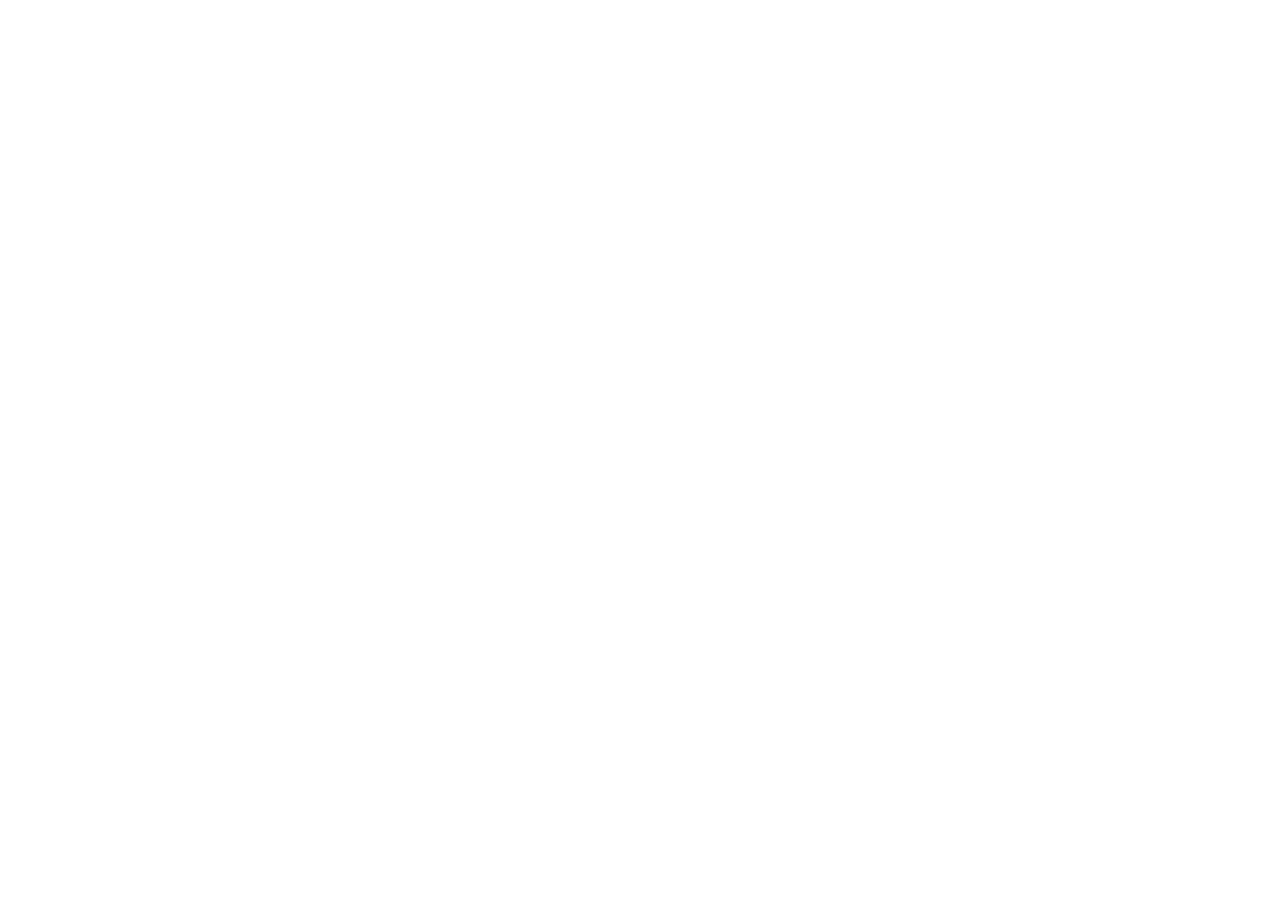
==== index.html @ fdb392ec "第一次提交大事件" ====
<!DOCTYPE html>
<html lang="en">

<head>
    <meta charset="UTF-8">
    <meta http-equiv="X-UA-Compatible" content="IE=edge">
    <meta name="viewport" content="width=device-width, initial-scale=1.0">
    <title>Document</title>
</head>

<body>

</body>

</html>
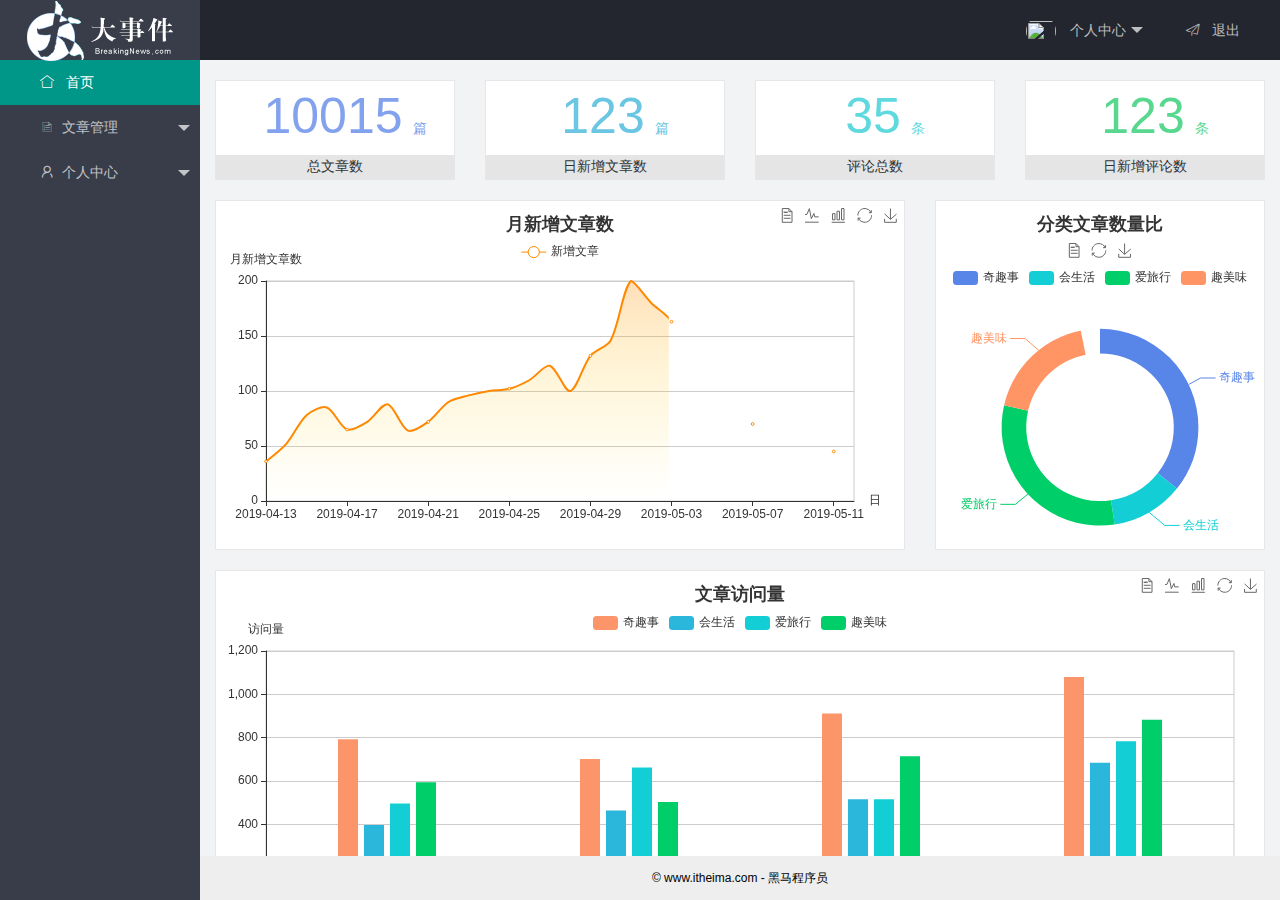
==== commit 7b74987b: "更新login" ====
--- a/index.html
+++ b/index.html
@@ -5,11 +5,77 @@
     <meta charset="UTF-8">
     <meta http-equiv="X-UA-Compatible" content="IE=edge">
     <meta name="viewport" content="width=device-width, initial-scale=1.0">
-    <title>Document</title>
+    <title>后台主页</title>
+    <link rel="stylesheet" href="./assets/lib/layui/css/layui.css">
+    <link rel="stylesheet" href="./assets/css/index.css">
 </head>
 
 <body>
+    <div class="layui-layout layui-layout-admin">
+        <div class="layui-header">
+            <div class="layui-logo layui-hide-xs layui-bg-black">
+                <img src="./assets/images/logo.png" alt="">
+            </div>
+            <ul class="layui-nav layui-layout-right">
+                <li class="layui-nav-item layui-hide layui-show-md-inline-block">
+                    <a href="javascript:;">
+                        <img src="//tva1.sinaimg.cn/crop.0.0.118.118.180/5db11ff4gw1e77d3nqrv8j203b03cweg.jpg" class="layui-nav-img"> 个人中心
+                    </a>
+                    <dl class="layui-nav-child">
+                        <dd><a href="javascript:;">基本资料</a></dd>
+                        <dd><a href="javascript:;">更换头像</a></dd>
+                        <dd><a href="javascript:;">重置密码</a></dd>
+                    </dl>
+                </li>
+                <li class="layui-nav-item" lay-header-event="menuRight" lay-unselect>
+                    <a href="javascript:;">
+                        <i class="layui-icon layui-icon-release"></i> 退出
+                    </a>
+                </li>
+            </ul>
+        </div>
 
+        <div class="layui-side layui-bg-black">
+            <div class="layui-side-scroll">
+                <!-- 左侧导航区域（可配合layui已有的垂直导航） -->
+                <ul class="layui-nav layui-nav-tree">
+                    <li class="layui-nav-item layui-this">
+                        <a href="./home/dashboard.html" target="fm">
+                            <i class="layui-icon layui-icon-home"></i> 首页
+                        </a>
+                    </li>
+                    <li class="layui-nav-item">
+                        <a href="javascript:;"><i class="layui-icon layui-icon-list"></i>文章管理</a>
+                        <dl class="layui-nav-child">
+                            <dd><a href="javascript:;"><i class="layui-icon layui-icon-app"></i>文章类别</a></dd>
+                            <dd><a href="javascript:;"><i class="layui-icon layui-icon-app"></i>文章列表</a></dd>
+                            <dd><a href="javascript:;"><i class="layui-icon layui-icon-app"></i>发布文章</a></dd>
+                        </dl>
+                    </li>
+                    <li class="layui-nav-item">
+                        <a href="javascript:;"><i class="layui-icon layui-icon-username"></i>个人中心</a>
+                        <dl class="layui-nav-child">
+                            <dd><a href="javascript:;"><i class="layui-icon layui-icon-app"></i>基本资料</a></dd>
+                            <dd><a href="javascript:;"><i class="layui-icon layui-icon-app"></i>更换头像</a></dd>
+                            <dd><a href="javascript:;"><i class="layui-icon layui-icon-app"></i>重置密码</a></dd>
+                        </dl>
+                    </li>
+                </ul>
+            </div>
+        </div>
+
+        <div class="layui-body">
+            <!-- 内容主体区域 -->
+            <iframe name='fm' src="./home/dashboard.html" frameborder="0"></iframe>
+        </div>
+
+        <div class="layui-footer">
+            <!-- 底部固定区域 -->
+            © www.itheima.com - 黑马程序员
+        </div>
+    </div>
+
+    <script src="./assets/lib/layui/layui.all.js"></script>
 </body>
 
 </html>--- a/assets/lib/layui/css/layui.css
+++ b/assets/lib/layui/css/layui.css
@@ -0,0 +1,2 @@
+/** layui-v2.5.5 MIT License By https://www.layui.com */
+ .layui-inline,img{display:inline-block;vertical-align:middle}h1,h2,h3,h4,h5,h6{font-weight:400}.layui-edge,.layui-header,.layui-inline,.layui-main{position:relative}.layui-body,.layui-edge,.layui-elip{overflow:hidden}.layui-btn,.layui-edge,.layui-inline,img{vertical-align:middle}.layui-btn,.layui-disabled,.layui-icon,.layui-unselect{-moz-user-select:none;-webkit-user-select:none;-ms-user-select:none}.layui-elip,.layui-form-checkbox span,.layui-form-pane .layui-form-label{text-overflow:ellipsis;white-space:nowrap}.layui-breadcrumb,.layui-tree-btnGroup{visibility:hidden}blockquote,body,button,dd,div,dl,dt,form,h1,h2,h3,h4,h5,h6,input,li,ol,p,pre,td,textarea,th,ul{margin:0;padding:0;-webkit-tap-highlight-color:rgba(0,0,0,0)}a:active,a:hover{outline:0}img{border:none}li{list-style:none}table{border-collapse:collapse;border-spacing:0}h4,h5,h6{font-size:100%}button,input,optgroup,option,select,textarea{font-family:inherit;font-size:inherit;font-style:inherit;font-weight:inherit;outline:0}pre{white-space:pre-wrap;white-space:-moz-pre-wrap;white-space:-pre-wrap;white-space:-o-pre-wrap;word-wrap:break-word}body{line-height:24px;font:14px Helvetica Neue,Helvetica,PingFang SC,Tahoma,Arial,sans-serif}hr{height:1px;margin:10px 0;border:0;clear:both}a{color:#333;text-decoration:none}a:hover{color:#777}a cite{font-style:normal;*cursor:pointer}.layui-border-box,.layui-border-box *{box-sizing:border-box}.layui-box,.layui-box *{box-sizing:content-box}.layui-clear{clear:both;*zoom:1}.layui-clear:after{content:'\20';clear:both;*zoom:1;display:block;height:0}.layui-inline{*display:inline;*zoom:1}.layui-edge{display:inline-block;width:0;height:0;border-width:6px;border-style:dashed;border-color:transparent}.layui-edge-top{top:-4px;border-bottom-color:#999;border-bottom-style:solid}.layui-edge-right{border-left-color:#999;border-left-style:solid}.layui-edge-bottom{top:2px;border-top-color:#999;border-top-style:solid}.layui-edge-left{border-right-color:#999;border-right-style:solid}.layui-disabled,.layui-disabled:hover{color:#d2d2d2!important;cursor:not-allowed!important}.layui-circle{border-radius:100%}.layui-show{display:block!important}.layui-hide{display:none!important}@font-face{font-family:layui-icon;src:url(../font/iconfont.eot?v=250);src:url(../font/iconfont.eot?v=250#iefix) format('embedded-opentype'),url(../font/iconfont.woff2?v=250) format('woff2'),url(../font/iconfont.woff?v=250) format('woff'),url(../font/iconfont.ttf?v=250) format('truetype'),url(../font/iconfont.svg?v=250#layui-icon) format('svg')}.layui-icon{font-family:layui-icon!important;font-size:16px;font-style:normal;-webkit-font-smoothing:antialiased;-moz-osx-font-smoothing:grayscale}.layui-icon-reply-fill:before{content:"\e611"}.layui-icon-set-fill:before{content:"\e614"}.layui-icon-menu-fill:before{content:"\e60f"}.layui-icon-search:before{content:"\e615"}.layui-icon-share:before{content:"\e641"}.layui-icon-set-sm:before{content:"\e620"}.layui-icon-engine:before{content:"\e628"}.layui-icon-close:before{content:"\1006"}.layui-icon-close-fill:before{content:"\1007"}.layui-icon-chart-screen:before{content:"\e629"}.layui-icon-star:before{content:"\e600"}.layui-icon-circle-dot:before{content:"\e617"}.layui-icon-chat:before{content:"\e606"}.layui-icon-release:before{content:"\e609"}.layui-icon-list:before{content:"\e60a"}.layui-icon-chart:before{content:"\e62c"}.layui-icon-ok-circle:before{content:"\1005"}.layui-icon-layim-theme:before{content:"\e61b"}.layui-icon-table:before{content:"\e62d"}.layui-icon-right:before{content:"\e602"}.layui-icon-left:before{content:"\e603"}.layui-icon-cart-simple:before{content:"\e698"}.layui-icon-face-cry:before{content:"\e69c"}.layui-icon-face-smile:before{content:"\e6af"}.layui-icon-survey:before{content:"\e6b2"}.layui-icon-tree:before{content:"\e62e"}.layui-icon-upload-circle:before{content:"\e62f"}.layui-icon-add-circle:before{content:"\e61f"}.layui-icon-download-circle:before{content:"\e601"}.layui-icon-templeate-1:before{content:"\e630"}.layui-icon-util:before{content:"\e631"}.layui-icon-face-surprised:before{content:"\e664"}.layui-icon-edit:before{content:"\e642"}.layui-icon-speaker:before{content:"\e645"}.layui-icon-down:before{content:"\e61a"}.layui-icon-file:before{content:"\e621"}.layui-icon-layouts:before{content:"\e632"}.layui-icon-rate-half:before{content:"\e6c9"}.layui-icon-add-circle-fine:before{content:"\e608"}.layui-icon-prev-circle:before{content:"\e633"}.layui-icon-read:before{content:"\e705"}.layui-icon-404:before{content:"\e61c"}.layui-icon-carousel:before{content:"\e634"}.layui-icon-help:before{content:"\e607"}.layui-icon-code-circle:before{content:"\e635"}.layui-icon-water:before{content:"\e636"}.layui-icon-username:before{content:"\e66f"}.layui-icon-find-fill:before{content:"\e670"}.layui-icon-about:before{content:"\e60b"}.layui-icon-location:before{content:"\e715"}.layui-icon-up:before{content:"\e619"}.layui-icon-pause:before{content:"\e651"}.layui-icon-date:before{content:"\e637"}.layui-icon-layim-uploadfile:before{content:"\e61d"}.layui-icon-delete:before{content:"\e640"}.layui-icon-play:before{content:"\e652"}.layui-icon-top:before{content:"\e604"}.layui-icon-friends:before{content:"\e612"}.layui-icon-refresh-3:before{content:"\e9aa"}.layui-icon-ok:before{content:"\e605"}.layui-icon-layer:before{content:"\e638"}.layui-icon-face-smile-fine:before{content:"\e60c"}.layui-icon-dollar:before{content:"\e659"}.layui-icon-group:before{content:"\e613"}.layui-icon-layim-download:before{content:"\e61e"}.layui-icon-picture-fine:before{content:"\e60d"}.layui-icon-link:before{content:"\e64c"}.layui-icon-diamond:before{content:"\e735"}.layui-icon-log:before{content:"\e60e"}.layui-icon-rate-solid:before{content:"\e67a"}.layui-icon-fonts-del:before{content:"\e64f"}.layui-icon-unlink:before{content:"\e64d"}.layui-icon-fonts-clear:before{content:"\e639"}.layui-icon-triangle-r:before{content:"\e623"}.layui-icon-circle:before{content:"\e63f"}.layui-icon-radio:before{content:"\e643"}.layui-icon-align-center:before{content:"\e647"}.layui-icon-align-right:before{content:"\e648"}.layui-icon-align-left:before{content:"\e649"}.layui-icon-loading-1:before{content:"\e63e"}.layui-icon-return:before{content:"\e65c"}.layui-icon-fonts-strong:before{content:"\e62b"}.layui-icon-upload:before{content:"\e67c"}.layui-icon-dialogue:before{content:"\e63a"}.layui-icon-video:before{content:"\e6ed"}.layui-icon-headset:before{content:"\e6fc"}.layui-icon-cellphone-fine:before{content:"\e63b"}.layui-icon-add-1:before{content:"\e654"}.layui-icon-face-smile-b:before{content:"\e650"}.layui-icon-fonts-html:before{content:"\e64b"}.layui-icon-form:before{content:"\e63c"}.layui-icon-cart:before{content:"\e657"}.layui-icon-camera-fill:before{content:"\e65d"}.layui-icon-tabs:before{content:"\e62a"}.layui-icon-fonts-code:before{content:"\e64e"}.layui-icon-fire:before{content:"\e756"}.layui-icon-set:before{content:"\e716"}.layui-icon-fonts-u:before{content:"\e646"}.layui-icon-triangle-d:before{content:"\e625"}.layui-icon-tips:before{content:"\e702"}.layui-icon-picture:before{content:"\e64a"}.layui-icon-more-vertical:before{content:"\e671"}.layui-icon-flag:before{content:"\e66c"}.layui-icon-loading:before{content:"\e63d"}.layui-icon-fonts-i:before{content:"\e644"}.layui-icon-refresh-1:before{content:"\e666"}.layui-icon-rmb:before{content:"\e65e"}.layui-icon-home:before{content:"\e68e"}.layui-icon-user:before{content:"\e770"}.layui-icon-notice:before{content:"\e667"}.layui-icon-login-weibo:before{content:"\e675"}.layui-icon-voice:before{content:"\e688"}.layui-icon-upload-drag:before{content:"\e681"}.layui-icon-login-qq:before{content:"\e676"}.layui-icon-snowflake:before{content:"\e6b1"}.layui-icon-file-b:before{content:"\e655"}.layui-icon-template:before{content:"\e663"}.layui-icon-auz:before{content:"\e672"}.layui-icon-console:before{content:"\e665"}.layui-icon-app:before{content:"\e653"}.layui-icon-prev:before{content:"\e65a"}.layui-icon-website:before{content:"\e7ae"}.layui-icon-next:before{content:"\e65b"}.layui-icon-component:before{content:"\e857"}.layui-icon-more:before{content:"\e65f"}.layui-icon-login-wechat:before{content:"\e677"}.layui-icon-shrink-right:before{content:"\e668"}.layui-icon-spread-left:before{content:"\e66b"}.layui-icon-camera:before{content:"\e660"}.layui-icon-note:before{content:"\e66e"}.layui-icon-refresh:before{content:"\e669"}.layui-icon-female:before{content:"\e661"}.layui-icon-male:before{content:"\e662"}.layui-icon-password:before{content:"\e673"}.layui-icon-senior:before{content:"\e674"}.layui-icon-theme:before{content:"\e66a"}.layui-icon-tread:before{content:"\e6c5"}.layui-icon-praise:before{content:"\e6c6"}.layui-icon-star-fill:before{content:"\e658"}.layui-icon-rate:before{content:"\e67b"}.layui-icon-template-1:before{content:"\e656"}.layui-icon-vercode:before{content:"\e679"}.layui-icon-cellphone:before{content:"\e678"}.layui-icon-screen-full:before{content:"\e622"}.layui-icon-screen-restore:before{content:"\e758"}.layui-icon-cols:before{content:"\e610"}.layui-icon-export:before{content:"\e67d"}.layui-icon-print:before{content:"\e66d"}.layui-icon-slider:before{content:"\e714"}.layui-icon-addition:before{content:"\e624"}.layui-icon-subtraction:before{content:"\e67e"}.layui-icon-service:before{content:"\e626"}.layui-icon-transfer:before{content:"\e691"}.layui-main{width:1140px;margin:0 auto}.layui-header{z-index:1000;height:60px}.layui-header a:hover{transition:all .5s;-webkit-transition:all .5s}.layui-side{position:fixed;left:0;top:0;bottom:0;z-index:999;width:200px;overflow-x:hidden}.layui-side-scroll{position:relative;width:220px;height:100%;overflow-x:hidden}.layui-body{position:absolute;left:200px;right:0;top:0;bottom:0;z-index:998;width:auto;overflow-y:auto;box-sizing:border-box}.layui-layout-body{overflow:hidden}.layui-layout-admin .layui-header{background-color:#23262E}.layui-layout-admin .layui-side{top:60px;width:200px;overflow-x:hidden}.layui-layout-admin .layui-body{position:fixed;top:60px;bottom:44px}.layui-layout-admin .layui-main{width:auto;margin:0 15px}.layui-layout-admin .layui-footer{position:fixed;left:200px;right:0;bottom:0;height:44px;line-height:44px;padding:0 15px;background-color:#eee}.layui-layout-admin .layui-logo{position:absolute;left:0;top:0;width:200px;height:100%;line-height:60px;text-align:center;color:#009688;font-size:16px}.layui-layout-admin .layui-header .layui-nav{background:0 0}.layui-layout-left{position:absolute!important;left:200px;top:0}.layui-layout-right{position:absolute!important;right:0;top:0}.layui-container{position:relative;margin:0 auto;padding:0 15px;box-sizing:border-box}.layui-fluid{position:relative;margin:0 auto;padding:0 15px}.layui-row:after,.layui-row:before{content:'';display:block;clear:both}.layui-col-lg1,.layui-col-lg10,.layui-col-lg11,.layui-col-lg12,.layui-col-lg2,.layui-col-lg3,.layui-col-lg4,.layui-col-lg5,.layui-col-lg6,.layui-col-lg7,.layui-col-lg8,.layui-col-lg9,.layui-col-md1,.layui-col-md10,.layui-col-md11,.layui-col-md12,.layui-col-md2,.layui-col-md3,.layui-col-md4,.layui-col-md5,.layui-col-md6,.layui-col-md7,.layui-col-md8,.layui-col-md9,.layui-col-sm1,.layui-col-sm10,.layui-col-sm11,.layui-col-sm12,.layui-col-sm2,.layui-col-sm3,.layui-col-sm4,.layui-col-sm5,.layui-col-sm6,.layui-col-sm7,.layui-col-sm8,.layui-col-sm9,.layui-col-xs1,.layui-col-xs10,.layui-col-xs11,.layui-col-xs12,.layui-col-xs2,.layui-col-xs3,.layui-col-xs4,.layui-col-xs5,.layui-col-xs6,.layui-col-xs7,.layui-col-xs8,.layui-col-xs9{position:relative;display:block;box-sizing:border-box}.layui-col-xs1,.layui-col-xs10,.layui-col-xs11,.layui-col-xs12,.layui-col-xs2,.layui-col-xs3,.layui-col-xs4,.layui-col-xs5,.layui-col-xs6,.layui-col-xs7,.layui-col-xs8,.layui-col-xs9{float:left}.layui-col-xs1{width:8.33333333%}.layui-col-xs2{width:16.66666667%}.layui-col-xs3{width:25%}.layui-col-xs4{width:33.33333333%}.layui-col-xs5{width:41.66666667%}.layui-col-xs6{width:50%}.layui-col-xs7{width:58.33333333%}.layui-col-xs8{width:66.66666667%}.layui-col-xs9{width:75%}.layui-col-xs10{width:83.33333333%}.layui-col-xs11{width:91.66666667%}.layui-col-xs12{width:100%}.layui-col-xs-offset1{margin-left:8.33333333%}.layui-col-xs-offset2{margin-left:16.66666667%}.layui-col-xs-offset3{margin-left:25%}.layui-col-xs-offset4{margin-left:33.33333333%}.layui-col-xs-offset5{margin-left:41.66666667%}.layui-col-xs-offset6{margin-left:50%}.layui-col-xs-offset7{margin-left:58.33333333%}.layui-col-xs-offset8{margin-left:66.66666667%}.layui-col-xs-offset9{margin-left:75%}.layui-col-xs-offset10{margin-left:83.33333333%}.layui-col-xs-offset11{margin-left:91.66666667%}.layui-col-xs-offset12{margin-left:100%}@media screen and (max-width:768px){.layui-hide-xs{display:none!important}.layui-show-xs-block{display:block!important}.layui-show-xs-inline{display:inline!important}.layui-show-xs-inline-block{display:inline-block!important}}@media screen and (min-width:768px){.layui-container{width:750px}.layui-hide-sm{display:none!important}.layui-show-sm-block{display:block!important}.layui-show-sm-inline{display:inline!important}.layui-show-sm-inline-block{display:inline-block!important}.layui-col-sm1,.layui-col-sm10,.layui-col-sm11,.layui-col-sm12,.layui-col-sm2,.layui-col-sm3,.layui-col-sm4,.layui-col-sm5,.layui-col-sm6,.layui-col-sm7,.layui-col-sm8,.layui-col-sm9{float:left}.layui-col-sm1{width:8.33333333%}.layui-col-sm2{width:16.66666667%}.layui-col-sm3{width:25%}.layui-col-sm4{width:33.33333333%}.layui-col-sm5{width:41.66666667%}.layui-col-sm6{width:50%}.layui-col-sm7{width:58.33333333%}.layui-col-sm8{width:66.66666667%}.layui-col-sm9{width:75%}.layui-col-sm10{width:83.33333333%}.layui-col-sm11{width:91.66666667%}.layui-col-sm12{width:100%}.layui-col-sm-offset1{margin-left:8.33333333%}.layui-col-sm-offset2{margin-left:16.66666667%}.layui-col-sm-offset3{margin-left:25%}.layui-col-sm-offset4{margin-left:33.33333333%}.layui-col-sm-offset5{margin-left:41.66666667%}.layui-col-sm-offset6{margin-left:50%}.layui-col-sm-offset7{margin-left:58.33333333%}.layui-col-sm-offset8{margin-left:66.66666667%}.layui-col-sm-offset9{margin-left:75%}.layui-col-sm-offset10{margin-left:83.33333333%}.layui-col-sm-offset11{margin-left:91.66666667%}.layui-col-sm-offset12{margin-left:100%}}@media screen and (min-width:992px){.layui-container{width:970px}.layui-hide-md{display:none!important}.layui-show-md-block{display:block!important}.layui-show-md-inline{display:inline!important}.layui-show-md-inline-block{display:inline-block!important}.layui-col-md1,.layui-col-md10,.layui-col-md11,.layui-col-md12,.layui-col-md2,.layui-col-md3,.layui-col-md4,.layui-col-md5,.layui-col-md6,.layui-col-md7,.layui-col-md8,.layui-col-md9{float:left}.layui-col-md1{width:8.33333333%}.layui-col-md2{width:16.66666667%}.layui-col-md3{width:25%}.layui-col-md4{width:33.33333333%}.layui-col-md5{width:41.66666667%}.layui-col-md6{width:50%}.layui-col-md7{width:58.33333333%}.layui-col-md8{width:66.66666667%}.layui-col-md9{width:75%}.layui-col-md10{width:83.33333333%}.layui-col-md11{width:91.66666667%}.layui-col-md12{width:100%}.layui-col-md-offset1{margin-left:8.33333333%}.layui-col-md-offset2{margin-left:16.66666667%}.layui-col-md-offset3{margin-left:25%}.layui-col-md-offset4{margin-left:33.33333333%}.layui-col-md-offset5{margin-left:41.66666667%}.layui-col-md-offset6{margin-left:50%}.layui-col-md-offset7{margin-left:58.33333333%}.layui-col-md-offset8{margin-left:66.66666667%}.layui-col-md-offset9{margin-left:75%}.layui-col-md-offset10{margin-left:83.33333333%}.layui-col-md-offset11{margin-left:91.66666667%}.layui-col-md-offset12{margin-left:100%}}@media screen and (min-width:1200px){.layui-container{width:1170px}.layui-hide-lg{display:none!important}.layui-show-lg-block{display:block!important}.layui-show-lg-inline{display:inline!important}.layui-show-lg-inline-block{display:inline-block!important}.layui-col-lg1,.layui-col-lg10,.layui-col-lg11,.layui-col-lg12,.layui-col-lg2,.layui-col-lg3,.layui-col-lg4,.layui-col-lg5,.layui-col-lg6,.layui-col-lg7,.layui-col-lg8,.layui-col-lg9{float:left}.layui-col-lg1{width:8.33333333%}.layui-col-lg2{width:16.66666667%}.layui-col-lg3{width:25%}.layui-col-lg4{width:33.33333333%}.layui-col-lg5{width:41.66666667%}.layui-col-lg6{width:50%}.layui-col-lg7{width:58.33333333%}.layui-col-lg8{width:66.66666667%}.layui-col-lg9{width:75%}.layui-col-lg10{width:83.33333333%}.layui-col-lg11{width:91.66666667%}.layui-col-lg12{width:100%}.layui-col-lg-offset1{margin-left:8.33333333%}.layui-col-lg-offset2{margin-left:16.66666667%}.layui-col-lg-offset3{margin-left:25%}.layui-col-lg-offset4{margin-left:33.33333333%}.layui-col-lg-offset5{margin-left:41.66666667%}.layui-col-lg-offset6{margin-left:50%}.layui-col-lg-offset7{margin-left:58.33333333%}.layui-col-lg-offset8{margin-left:66.66666667%}.layui-col-lg-offset9{margin-left:75%}.layui-col-lg-offset10{margin-left:83.33333333%}.layui-col-lg-offset11{margin-left:91.66666667%}.layui-col-lg-offset12{margin-left:100%}}.layui-col-space1{margin:-.5px}.layui-col-space1>*{padding:.5px}.layui-col-space3{margin:-1.5px}.layui-col-space3>*{padding:1.5px}.layui-col-space5{margin:-2.5px}.layui-col-space5>*{padding:2.5px}.layui-col-space8{margin:-3.5px}.layui-col-space8>*{padding:3.5px}.layui-col-space10{margin:-5px}.layui-col-space10>*{padding:5px}.layui-col-space12{margin:-6px}.layui-col-space12>*{padding:6px}.layui-col-space15{margin:-7.5px}.layui-col-space15>*{padding:7.5px}.layui-col-space18{margin:-9px}.layui-col-space18>*{padding:9px}.layui-col-space20{margin:-10px}.layui-col-space20>*{padding:10px}.layui-col-space22{margin:-11px}.layui-col-space22>*{padding:11px}.layui-col-space25{margin:-12.5px}.layui-col-space25>*{padding:12.5px}.layui-col-space30{margin:-15px}.layui-col-space30>*{padding:15px}.layui-btn,.layui-input,.layui-select,.layui-textarea,.layui-upload-button{outline:0;-webkit-appearance:none;transition:all .3s;-webkit-transition:all .3s;box-sizing:border-box}.layui-elem-quote{margin-bottom:10px;padding:15px;line-height:22px;border-left:5px solid #009688;border-radius:0 2px 2px 0;background-color:#f2f2f2}.layui-quote-nm{border-style:solid;border-width:1px 1px 1px 5px;background:0 0}.layui-elem-field{margin-bottom:10px;padding:0;border-width:1px;border-style:solid}.layui-elem-field legend{margin-left:20px;padding:0 10px;font-size:20px;font-weight:300}.layui-field-title{margin:10px 0 20px;border-width:1px 0 0}.layui-field-box{padding:10px 15px}.layui-field-title .layui-field-box{padding:10px 0}.layui-progress{position:relative;height:6px;border-radius:20px;background-color:#e2e2e2}.layui-progress-bar{position:absolute;left:0;top:0;width:0;max-width:100%;height:6px;border-radius:20px;text-align:right;background-color:#5FB878;transition:all .3s;-webkit-transition:all .3s}.layui-progress-big,.layui-progress-big .layui-progress-bar{height:18px;line-height:18px}.layui-progress-text{position:relative;top:-20px;line-height:18px;font-size:12px;color:#666}.layui-progress-big .layui-progress-text{position:static;padding:0 10px;color:#fff}.layui-collapse{border-width:1px;border-style:solid;border-radius:2px}.layui-colla-content,.layui-colla-item{border-top-width:1px;border-top-style:solid}.layui-colla-item:first-child{border-top:none}.layui-colla-title{position:relative;height:42px;line-height:42px;padding:0 15px 0 35px;color:#333;background-color:#f2f2f2;cursor:pointer;font-size:14px;overflow:hidden}.layui-colla-content{display:none;padding:10px 15px;line-height:22px;color:#666}.layui-colla-icon{position:absolute;left:15px;top:0;font-size:14px}.layui-card{margin-bottom:15px;border-radius:2px;background-color:#fff;box-shadow:0 1px 2px 0 rgba(0,0,0,.05)}.layui-card:last-child{margin-bottom:0}.layui-card-header{position:relative;height:42px;line-height:42px;padding:0 15px;border-bottom:1px solid #f6f6f6;color:#333;border-radius:2px 2px 0 0;font-size:14px}.layui-bg-black,.layui-bg-blue,.layui-bg-cyan,.layui-bg-green,.layui-bg-orange,.layui-bg-red{color:#fff!important}.layui-card-body{position:relative;padding:10px 15px;line-height:24px}.layui-card-body[pad15]{padding:15px}.layui-card-body[pad20]{padding:20px}.layui-card-body .layui-table{margin:5px 0}.layui-card .layui-tab{margin:0}.layui-panel-window{position:relative;padding:15px;border-radius:0;border-top:5px solid #E6E6E6;background-color:#fff}.layui-auxiliar-moving{position:fixed;left:0;right:0;top:0;bottom:0;width:100%;height:100%;background:0 0;z-index:9999999999}.layui-form-label,.layui-form-mid,.layui-form-select,.layui-input-block,.layui-input-inline,.layui-textarea{position:relative}.layui-bg-red{background-color:#FF5722!important}.layui-bg-orange{background-color:#FFB800!important}.layui-bg-green{background-color:#009688!important}.layui-bg-cyan{background-color:#2F4056!important}.layui-bg-blue{background-color:#1E9FFF!important}.layui-bg-black{background-color:#393D49!important}.layui-bg-gray{background-color:#eee!important;color:#666!important}.layui-badge-rim,.layui-colla-content,.layui-colla-item,.layui-collapse,.layui-elem-field,.layui-form-pane .layui-form-item[pane],.layui-form-pane .layui-form-label,.layui-input,.layui-layedit,.layui-layedit-tool,.layui-quote-nm,.layui-select,.layui-tab-bar,.layui-tab-card,.layui-tab-title,.layui-tab-title .layui-this:after,.layui-textarea{border-color:#e6e6e6}.layui-timeline-item:before,hr{background-color:#e6e6e6}.layui-text{line-height:22px;font-size:14px;color:#666}.layui-text h1,.layui-text h2,.layui-text h3{font-weight:500;color:#333}.layui-text h1{font-size:30px}.layui-text h2{font-size:24px}.layui-text h3{font-size:18px}.layui-text a:not(.layui-btn){color:#01AAED}.layui-text a:not(.layui-btn):hover{text-decoration:underline}.layui-text ul{padding:5px 0 5px 15px}.layui-text ul li{margin-top:5px;list-style-type:disc}.layui-text em,.layui-word-aux{color:#999!important;padding:0 5px!important}.layui-btn{display:inline-block;height:38px;line-height:38px;padding:0 18px;background-color:#009688;color:#fff;white-space:nowrap;text-align:center;font-size:14px;border:none;border-radius:2px;cursor:pointer}.layui-btn:hover{opacity:.8;filter:alpha(opacity=80);color:#fff}.layui-btn:active{opacity:1;filter:alpha(opacity=100)}.layui-btn+.layui-btn{margin-left:10px}.layui-btn-container{font-size:0}.layui-btn-container .layui-btn{margin-right:10px;margin-bottom:10px}.layui-btn-container .layui-btn+.layui-btn{margin-left:0}.layui-table .layui-btn-container .layui-btn{margin-bottom:9px}.layui-btn-radius{border-radius:100px}.layui-btn .layui-icon{margin-right:3px;font-size:18px;vertical-align:bottom;vertical-align:middle\9}.layui-btn-primary{border:1px solid #C9C9C9;background-color:#fff;color:#555}.layui-btn-primary:hover{border-color:#009688;color:#333}.layui-btn-normal{background-color:#1E9FFF}.layui-btn-warm{background-color:#FFB800}.layui-btn-danger{background-color:#FF5722}.layui-btn-checked{background-color:#5FB878}.layui-btn-disabled,.layui-btn-disabled:active,.layui-btn-disabled:hover{border:1px solid #e6e6e6;background-color:#FBFBFB;color:#C9C9C9;cursor:not-allowed;opacity:1}.layui-btn-lg{height:44px;line-height:44px;padding:0 25px;font-size:16px}.layui-btn-sm{height:30px;line-height:30px;padding:0 10px;font-size:12px}.layui-btn-sm i{font-size:16px!important}.layui-btn-xs{height:22px;line-height:22px;padding:0 5px;font-size:12px}.layui-btn-xs i{font-size:14px!important}.layui-btn-group{display:inline-block;vertical-align:middle;font-size:0}.layui-btn-group .layui-btn{margin-left:0!important;margin-right:0!important;border-left:1px solid rgba(255,255,255,.5);border-radius:0}.layui-btn-group .layui-btn-primary{border-left:none}.layui-btn-group .layui-btn-primary:hover{border-color:#C9C9C9;color:#009688}.layui-btn-group .layui-btn:first-child{border-left:none;border-radius:2px 0 0 2px}.layui-btn-group .layui-btn-primary:first-child{border-left:1px solid #c9c9c9}.layui-btn-group .layui-btn:last-child{border-radius:0 2px 2px 0}.layui-btn-group .layui-btn+.layui-btn{margin-left:0}.layui-btn-group+.layui-btn-group{margin-left:10px}.layui-btn-fluid{width:100%}.layui-input,.layui-select,.layui-textarea{height:38px;line-height:1.3;line-height:38px\9;border-width:1px;border-style:solid;background-color:#fff;border-radius:2px}.layui-input::-webkit-input-placeholder,.layui-select::-webkit-input-placeholder,.layui-textarea::-webkit-input-placeholder{line-height:1.3}.layui-input,.layui-textarea{display:block;width:100%;padding-left:10px}.layui-input:hover,.layui-textarea:hover{border-color:#D2D2D2!important}.layui-input:focus,.layui-textarea:focus{border-color:#C9C9C9!important}.layui-textarea{min-height:100px;height:auto;line-height:20px;padding:6px 10px;resize:vertical}.layui-select{padding:0 10px}.layui-form input[type=checkbox],.layui-form input[type=radio],.layui-form select{display:none}.layui-form [lay-ignore]{display:initial}.layui-form-item{margin-bottom:15px;clear:both;*zoom:1}.layui-form-item:after{content:'\20';clear:both;*zoom:1;display:block;height:0}.layui-form-label{float:left;display:block;padding:9px 15px;width:80px;font-weight:400;line-height:20px;text-align:right}.layui-form-label-col{display:block;float:none;padding:9px 0;line-height:20px;text-align:left}.layui-form-item .layui-inline{margin-bottom:5px;margin-right:10px}.layui-input-block{margin-left:110px;min-height:36px}.layui-input-inline{display:inline-block;vertical-align:middle}.layui-form-item .layui-input-inline{float:left;width:190px;margin-right:10px}.layui-form-text .layui-input-inline{width:auto}.layui-form-mid{float:left;display:block;padding:9px 0!important;line-height:20px;margin-right:10px}.layui-form-danger+.layui-form-select .layui-input,.layui-form-danger:focus{border-color:#FF5722!important}.layui-form-select .layui-input{padding-right:30px;cursor:pointer}.layui-form-select .layui-edge{position:absolute;right:10px;top:50%;margin-top:-3px;cursor:pointer;border-width:6px;border-top-color:#c2c2c2;border-top-style:solid;transition:all .3s;-webkit-transition:all .3s}.layui-form-select dl{display:none;position:absolute;left:0;top:42px;padding:5px 0;z-index:899;min-width:100%;border:1px solid #d2d2d2;max-height:300px;overflow-y:auto;background-color:#fff;border-radius:2px;box-shadow:0 2px 4px rgba(0,0,0,.12);box-sizing:border-box}.layui-form-select dl dd,.layui-form-select dl dt{padding:0 10px;line-height:36px;white-space:nowrap;overflow:hidden;text-overflow:ellipsis}.layui-form-select dl dt{font-size:12px;color:#999}.layui-form-select dl dd{cursor:pointer}.layui-form-select dl dd:hover{background-color:#f2f2f2;-webkit-transition:.5s all;transition:.5s all}.layui-form-select .layui-select-group dd{padding-left:20px}.layui-form-select dl dd.layui-select-tips{padding-left:10px!important;color:#999}.layui-form-select dl dd.layui-this{background-color:#5FB878;color:#fff}.layui-form-checkbox,.layui-form-select dl dd.layui-disabled{background-color:#fff}.layui-form-selected dl{display:block}.layui-form-checkbox,.layui-form-checkbox *,.layui-form-switch{display:inline-block;vertical-align:middle}.layui-form-selected .layui-edge{margin-top:-9px;-webkit-transform:rotate(180deg);transform:rotate(180deg);margin-top:-3px\9}:root .layui-form-selected .layui-edge{margin-top:-9px\0/IE9}.layui-form-selectup dl{top:auto;bottom:42px}.layui-select-none{margin:5px 0;text-align:center;color:#999}.layui-select-disabled .layui-disabled{border-color:#eee!important}.layui-select-disabled .layui-edge{border-top-color:#d2d2d2}.layui-form-checkbox{position:relative;height:30px;line-height:30px;margin-right:10px;padding-right:30px;cursor:pointer;font-size:0;-webkit-transition:.1s linear;transition:.1s linear;box-sizing:border-box}.layui-form-checkbox span{padding:0 10px;height:100%;font-size:14px;border-radius:2px 0 0 2px;background-color:#d2d2d2;color:#fff;overflow:hidden}.layui-form-checkbox:hover span{background-color:#c2c2c2}.layui-form-checkbox i{position:absolute;right:0;top:0;width:30px;height:28px;border:1px solid #d2d2d2;border-left:none;border-radius:0 2px 2px 0;color:#fff;font-size:20px;text-align:center}.layui-form-checkbox:hover i{border-color:#c2c2c2;color:#c2c2c2}.layui-form-checked,.layui-form-checked:hover{border-color:#5FB878}.layui-form-checked span,.layui-form-checked:hover span{background-color:#5FB878}.layui-form-checked i,.layui-form-checked:hover i{color:#5FB878}.layui-form-item .layui-form-checkbox{margin-top:4px}.layui-form-checkbox[lay-skin=primary]{height:auto!important;line-height:normal!important;min-width:18px;min-height:18px;border:none!important;margin-right:0;padding-left:28px;padding-right:0;background:0 0}.layui-form-checkbox[lay-skin=primary] span{padding-left:0;padding-right:15px;line-height:18px;background:0 0;color:#666}.layui-form-checkbox[lay-skin=primary] i{right:auto;left:0;width:16px;height:16px;line-height:16px;border:1px solid #d2d2d2;font-size:12px;border-radius:2px;background-color:#fff;-webkit-transition:.1s linear;transition:.1s linear}.layui-form-checkbox[lay-skin=primary]:hover i{border-color:#5FB878;color:#fff}.layui-form-checked[lay-skin=primary] i{border-color:#5FB878!important;background-color:#5FB878;color:#fff}.layui-checkbox-disbaled[lay-skin=primary] span{background:0 0!important;color:#c2c2c2}.layui-checkbox-disbaled[lay-skin=primary]:hover i{border-color:#d2d2d2}.layui-form-item .layui-form-checkbox[lay-skin=primary]{margin-top:10px}.layui-form-switch{position:relative;height:22px;line-height:22px;min-width:35px;padding:0 5px;margin-top:8px;border:1px solid #d2d2d2;border-radius:20px;cursor:pointer;background-color:#fff;-webkit-transition:.1s linear;transition:.1s linear}.layui-form-switch i{position:absolute;left:5px;top:3px;width:16px;height:16px;border-radius:20px;background-color:#d2d2d2;-webkit-transition:.1s linear;transition:.1s linear}.layui-form-switch em{position:relative;top:0;width:25px;margin-left:21px;padding:0!important;text-align:center!important;color:#999!important;font-style:normal!important;font-size:12px}.layui-form-onswitch{border-color:#5FB878;background-color:#5FB878}.layui-checkbox-disbaled,.layui-checkbox-disbaled i{border-color:#e2e2e2!important}.layui-form-onswitch i{left:100%;margin-left:-21px;background-color:#fff}.layui-form-onswitch em{margin-left:5px;margin-right:21px;color:#fff!important}.layui-checkbox-disbaled span{background-color:#e2e2e2!important}.layui-checkbox-disbaled:hover i{color:#fff!important}[lay-radio]{display:none}.layui-form-radio,.layui-form-radio *{display:inline-block;vertical-align:middle}.layui-form-radio{line-height:28px;margin:6px 10px 0 0;padding-right:10px;cursor:pointer;font-size:0}.layui-form-radio *{font-size:14px}.layui-form-radio>i{margin-right:8px;font-size:22px;color:#c2c2c2}.layui-form-radio>i:hover,.layui-form-radioed>i{color:#5FB878}.layui-radio-disbaled>i{color:#e2e2e2!important}.layui-form-pane .layui-form-label{width:110px;padding:8px 15px;height:38px;line-height:20px;border-width:1px;border-style:solid;border-radius:2px 0 0 2px;text-align:center;background-color:#FBFBFB;overflow:hidden;box-sizing:border-box}.layui-form-pane .layui-input-inline{margin-left:-1px}.layui-form-pane .layui-input-block{margin-left:110px;left:-1px}.layui-form-pane .layui-input{border-radius:0 2px 2px 0}.layui-form-pane .layui-form-text .layui-form-label{float:none;width:100%;border-radius:2px;box-sizing:border-box;text-align:left}.layui-form-pane .layui-form-text .layui-input-inline{display:block;margin:0;top:-1px;clear:both}.layui-form-pane .layui-form-text .layui-input-block{margin:0;left:0;top:-1px}.layui-form-pane .layui-form-text .layui-textarea{min-height:100px;border-radius:0 0 2px 2px}.layui-form-pane .layui-form-checkbox{margin:4px 0 4px 10px}.layui-form-pane .layui-form-radio,.layui-form-pane .layui-form-switch{margin-top:6px;margin-left:10px}.layui-form-pane .layui-form-item[pane]{position:relative;border-width:1px;border-style:solid}.layui-form-pane .layui-form-item[pane] .layui-form-label{position:absolute;left:0;top:0;height:100%;border-width:0 1px 0 0}.layui-form-pane .layui-form-item[pane] .layui-input-inline{margin-left:110px}@media screen and (max-width:450px){.layui-form-item .layui-form-label{text-overflow:ellipsis;overflow:hidden;white-space:nowrap}.layui-form-item .layui-inline{display:block;margin-right:0;margin-bottom:20px;clear:both}.layui-form-item .layui-inline:after{content:'\20';clear:both;display:block;height:0}.layui-form-item .layui-input-inline{display:block;float:none;left:-3px;width:auto;margin:0 0 10px 112px}.layui-form-item .layui-input-inline+.layui-form-mid{margin-left:110px;top:-5px;padding:0}.layui-form-item .layui-form-checkbox{margin-right:5px;margin-bottom:5px}}.layui-layedit{border-width:1px;border-style:solid;border-radius:2px}.layui-layedit-tool{padding:3px 5px;border-bottom-width:1px;border-bottom-style:solid;font-size:0}.layedit-tool-fixed{position:fixed;top:0;border-top:1px solid #e2e2e2}.layui-layedit-tool .layedit-tool-mid,.layui-layedit-tool .layui-icon{display:inline-block;vertical-align:middle;text-align:center;font-size:14px}.layui-layedit-tool .layui-icon{position:relative;width:32px;height:30px;line-height:30px;margin:3px 5px;color:#777;cursor:pointer;border-radius:2px}.layui-layedit-tool .layui-icon:hover{color:#393D49}.layui-layedit-tool .layui-icon:active{color:#000}.layui-layedit-tool .layedit-tool-active{background-color:#e2e2e2;color:#000}.layui-layedit-tool .layui-disabled,.layui-layedit-tool .layui-disabled:hover{color:#d2d2d2;cursor:not-allowed}.layui-layedit-tool .layedit-tool-mid{width:1px;height:18px;margin:0 10px;background-color:#d2d2d2}.layedit-tool-html{width:50px!important;font-size:30px!important}.layedit-tool-b,.layedit-tool-code,.layedit-tool-help{font-size:16px!important}.layedit-tool-d,.layedit-tool-face,.layedit-tool-image,.layedit-tool-unlink{font-size:18px!important}.layedit-tool-image input{position:absolute;font-size:0;left:0;top:0;width:100%;height:100%;opacity:.01;filter:Alpha(opacity=1);cursor:pointer}.layui-layedit-iframe iframe{display:block;width:100%}#LAY_layedit_code{overflow:hidden}.layui-laypage{display:inline-block;*display:inline;*zoom:1;vertical-align:middle;margin:10px 0;font-size:0}.layui-laypage>a:first-child,.layui-laypage>a:first-child em{border-radius:2px 0 0 2px}.layui-laypage>a:last-child,.layui-laypage>a:last-child em{border-radius:0 2px 2px 0}.layui-laypage>:first-child{margin-left:0!important}.layui-laypage>:last-child{margin-right:0!important}.layui-laypage a,.layui-laypage button,.layui-laypage input,.layui-laypage select,.layui-laypage span{border:1px solid #e2e2e2}.layui-laypage a,.layui-laypage span{display:inline-block;*display:inline;*zoom:1;vertical-align:middle;padding:0 15px;height:28px;line-height:28px;margin:0 -1px 5px 0;background-color:#fff;color:#333;font-size:12px}.layui-flow-more a *,.layui-laypage input,.layui-table-view select[lay-ignore]{display:inline-block}.layui-laypage a:hover{color:#009688}.layui-laypage em{font-style:normal}.layui-laypage .layui-laypage-spr{color:#999;font-weight:700}.layui-laypage a{text-decoration:none}.layui-laypage .layui-laypage-curr{position:relative}.layui-laypage .layui-laypage-curr em{position:relative;color:#fff}.layui-laypage .layui-laypage-curr .layui-laypage-em{position:absolute;left:-1px;top:-1px;padding:1px;width:100%;height:100%;background-color:#009688}.layui-laypage-em{border-radius:2px}.layui-laypage-next em,.layui-laypage-prev em{font-family:Sim sun;font-size:16px}.layui-laypage .layui-laypage-count,.layui-laypage .layui-laypage-limits,.layui-laypage .layui-laypage-refresh,.layui-laypage .layui-laypage-skip{margin-left:10px;margin-right:10px;padding:0;border:none}.layui-laypage .layui-laypage-limits,.layui-laypage .layui-laypage-refresh{vertical-align:top}.layui-laypage .layui-laypage-refresh i{font-size:18px;cursor:pointer}.layui-laypage select{height:22px;padding:3px;border-radius:2px;cursor:pointer}.layui-laypage .layui-laypage-skip{height:30px;line-height:30px;color:#999}.layui-laypage button,.layui-laypage input{height:30px;line-height:30px;border-radius:2px;vertical-align:top;background-color:#fff;box-sizing:border-box}.layui-laypage input{width:40px;margin:0 10px;padding:0 3px;text-align:center}.layui-laypage input:focus,.layui-laypage select:focus{border-color:#009688!important}.layui-laypage button{margin-left:10px;padding:0 10px;cursor:pointer}.layui-table,.layui-table-view{margin:10px 0}.layui-flow-more{margin:10px 0;text-align:center;color:#999;font-size:14px}.layui-flow-more a{height:32px;line-height:32px}.layui-flow-more a *{vertical-align:top}.layui-flow-more a cite{padding:0 20px;border-radius:3px;background-color:#eee;color:#333;font-style:normal}.layui-flow-more a cite:hover{opacity:.8}.layui-flow-more a i{font-size:30px;color:#737383}.layui-table{width:100%;background-color:#fff;color:#666}.layui-table tr{transition:all .3s;-webkit-transition:all .3s}.layui-table th{text-align:left;font-weight:400}.layui-table tbody tr:hover,.layui-table thead tr,.layui-table-click,.layui-table-header,.layui-table-hover,.layui-table-mend,.layui-table-patch,.layui-table-tool,.layui-table-total,.layui-table-total tr,.layui-table[lay-even] tr:nth-child(even){background-color:#f2f2f2}.layui-table td,.layui-table th,.layui-table-col-set,.layui-table-fixed-r,.layui-table-grid-down,.layui-table-header,.layui-table-page,.layui-table-tips-main,.layui-table-tool,.layui-table-total,.layui-table-view,.layui-table[lay-skin=line],.layui-table[lay-skin=row]{border-width:1px;border-style:solid;border-color:#e6e6e6}.layui-table td,.layui-table th{position:relative;padding:9px 15px;min-height:20px;line-height:20px;font-size:14px}.layui-table[lay-skin=line] td,.layui-table[lay-skin=line] th{border-width:0 0 1px}.layui-table[lay-skin=row] td,.layui-table[lay-skin=row] th{border-width:0 1px 0 0}.layui-table[lay-skin=nob] td,.layui-table[lay-skin=nob] th{border:none}.layui-table img{max-width:100px}.layui-table[lay-size=lg] td,.layui-table[lay-size=lg] th{padding:15px 30px}.layui-table-view .layui-table[lay-size=lg] .layui-table-cell{height:40px;line-height:40px}.layui-table[lay-size=sm] td,.layui-table[lay-size=sm] th{font-size:12px;padding:5px 10px}.layui-table-view .layui-table[lay-size=sm] .layui-table-cell{height:20px;line-height:20px}.layui-table[lay-data]{display:none}.layui-table-box{position:relative;overflow:hidden}.layui-table-view .layui-table{position:relative;width:auto;margin:0}.layui-table-view .layui-table[lay-skin=line]{border-width:0 1px 0 0}.layui-table-view .layui-table[lay-skin=row]{border-width:0 0 1px}.layui-table-view .layui-table td,.layui-table-view .layui-table th{padding:5px 0;border-top:none;border-left:none}.layui-table-view .layui-table th.layui-unselect .layui-table-cell span{cursor:pointer}.layui-table-view .layui-table td{cursor:default}.layui-table-view .layui-table td[data-edit=text]{cursor:text}.layui-table-view .layui-form-checkbox[lay-skin=primary] i{width:18px;height:18px}.layui-table-view .layui-form-radio{line-height:0;padding:0}.layui-table-view .layui-form-radio>i{margin:0;font-size:20px}.layui-table-init{position:absolute;left:0;top:0;width:100%;height:100%;text-align:center;z-index:110}.layui-table-init .layui-icon{position:absolute;left:50%;top:50%;margin:-15px 0 0 -15px;font-size:30px;color:#c2c2c2}.layui-table-header{border-width:0 0 1px;overflow:hidden}.layui-table-header .layui-table{margin-bottom:-1px}.layui-table-tool .layui-inline[lay-event]{position:relative;width:26px;height:26px;padding:5px;line-height:16px;margin-right:10px;text-align:center;color:#333;border:1px solid #ccc;cursor:pointer;-webkit-transition:.5s all;transition:.5s all}.layui-table-tool .layui-inline[lay-event]:hover{border:1px solid #999}.layui-table-tool-temp{padding-right:120px}.layui-table-tool-self{position:absolute;right:17px;top:10px}.layui-table-tool .layui-table-tool-self .layui-inline[lay-event]{margin:0 0 0 10px}.layui-table-tool-panel{position:absolute;top:29px;left:-1px;padding:5px 0;min-width:150px;min-height:40px;border:1px solid #d2d2d2;text-align:left;overflow-y:auto;background-color:#fff;box-shadow:0 2px 4px rgba(0,0,0,.12)}.layui-table-cell,.layui-table-tool-panel li{overflow:hidden;text-overflow:ellipsis;white-space:nowrap}.layui-table-tool-panel li{padding:0 10px;line-height:30px;-webkit-transition:.5s all;transition:.5s all}.layui-table-tool-panel li .layui-form-checkbox[lay-skin=primary]{width:100%;padding-left:28px}.layui-table-tool-panel li:hover{background-color:#f2f2f2}.layui-table-tool-panel li .layui-form-checkbox[lay-skin=primary] i{position:absolute;left:0;top:0}.layui-table-tool-panel li .layui-form-checkbox[lay-skin=primary] span{padding:0}.layui-table-tool .layui-table-tool-self .layui-table-tool-panel{left:auto;right:-1px}.layui-table-col-set{position:absolute;right:0;top:0;width:20px;height:100%;border-width:0 0 0 1px;background-color:#fff}.layui-table-sort{width:10px;height:20px;margin-left:5px;cursor:pointer!important}.layui-table-sort .layui-edge{position:absolute;left:5px;border-width:5px}.layui-table-sort .layui-table-sort-asc{top:3px;border-top:none;border-bottom-style:solid;border-bottom-color:#b2b2b2}.layui-table-sort .layui-table-sort-asc:hover{border-bottom-color:#666}.layui-table-sort .layui-table-sort-desc{bottom:5px;border-bottom:none;border-top-style:solid;border-top-color:#b2b2b2}.layui-table-sort .layui-table-sort-desc:hover{border-top-color:#666}.layui-table-sort[lay-sort=asc] .layui-table-sort-asc{border-bottom-color:#000}.layui-table-sort[lay-sort=desc] .layui-table-sort-desc{border-top-color:#000}.layui-table-cell{height:28px;line-height:28px;padding:0 15px;position:relative;box-sizing:border-box}.layui-table-cell .layui-form-checkbox[lay-skin=primary]{top:-1px;padding:0}.layui-table-cell .layui-table-link{color:#01AAED}.laytable-cell-checkbox,.laytable-cell-numbers,.laytable-cell-radio,.laytable-cell-space{padding:0;text-align:center}.layui-table-body{position:relative;overflow:auto;margin-right:-1px;margin-bottom:-1px}.layui-table-body .layui-none{line-height:26px;padding:15px;text-align:center;color:#999}.layui-table-fixed{position:absolute;left:0;top:0;z-index:101}.layui-table-fixed .layui-table-body{overflow:hidden}.layui-table-fixed-l{box-shadow:0 -1px 8px rgba(0,0,0,.08)}.layui-table-fixed-r{left:auto;right:-1px;border-width:0 0 0 1px;box-shadow:-1px 0 8px rgba(0,0,0,.08)}.layui-table-fixed-r .layui-table-header{position:relative;overflow:visible}.layui-table-mend{position:absolute;right:-49px;top:0;height:100%;width:50px}.layui-table-tool{position:relative;z-index:890;width:100%;min-height:50px;line-height:30px;padding:10px 15px;border-width:0 0 1px}.layui-table-tool .layui-btn-container{margin-bottom:-10px}.layui-table-page,.layui-table-total{border-width:1px 0 0;margin-bottom:-1px;overflow:hidden}.layui-table-page{position:relative;width:100%;padding:7px 7px 0;height:41px;font-size:12px;white-space:nowrap}.layui-table-page>div{height:26px}.layui-table-page .layui-laypage{margin:0}.layui-table-page .layui-laypage a,.layui-table-page .layui-laypage span{height:26px;line-height:26px;margin-bottom:10px;border:none;background:0 0}.layui-table-page .layui-laypage a,.layui-table-page .layui-laypage span.layui-laypage-curr{padding:0 12px}.layui-table-page .layui-laypage span{margin-left:0;padding:0}.layui-table-page .layui-laypage .layui-laypage-prev{margin-left:-7px!important}.layui-table-page .layui-laypage .layui-laypage-curr .layui-laypage-em{left:0;top:0;padding:0}.layui-table-page .layui-laypage button,.layui-table-page .layui-laypage input{height:26px;line-height:26px}.layui-table-page .layui-laypage input{width:40px}.layui-table-page .layui-laypage button{padding:0 10px}.layui-table-page select{height:18px}.layui-table-patch .layui-table-cell{padding:0;width:30px}.layui-table-edit{position:absolute;left:0;top:0;width:100%;height:100%;padding:0 14px 1px;border-radius:0;box-shadow:1px 1px 20px rgba(0,0,0,.15)}.layui-table-edit:focus{border-color:#5FB878!important}select.layui-table-edit{padding:0 0 0 10px;border-color:#C9C9C9}.layui-table-view .layui-form-checkbox,.layui-table-view .layui-form-radio,.layui-table-view .layui-form-switch{top:0;margin:0;box-sizing:content-box}.layui-table-view .layui-form-checkbox{top:-1px;height:26px;line-height:26px}.layui-table-view .layui-form-checkbox i{height:26px}.layui-table-grid .layui-table-cell{overflow:visible}.layui-table-grid-down{position:absolute;top:0;right:0;width:26px;height:100%;padding:5px 0;border-width:0 0 0 1px;text-align:center;background-color:#fff;color:#999;cursor:pointer}.layui-table-grid-down .layui-icon{position:absolute;top:50%;left:50%;margin:-8px 0 0 -8px}.layui-table-grid-down:hover{background-color:#fbfbfb}body .layui-table-tips .layui-layer-content{background:0 0;padding:0;box-shadow:0 1px 6px rgba(0,0,0,.12)}.layui-table-tips-main{margin:-44px 0 0 -1px;max-height:150px;padding:8px 15px;font-size:14px;overflow-y:scroll;background-color:#fff;color:#666}.layui-table-tips-c{position:absolute;right:-3px;top:-13px;width:20px;height:20px;padding:3px;cursor:pointer;background-color:#666;border-radius:50%;color:#fff}.layui-table-tips-c:hover{background-color:#777}.layui-table-tips-c:before{position:relative;right:-2px}.layui-upload-file{display:none!important;opacity:.01;filter:Alpha(opacity=1)}.layui-upload-drag,.layui-upload-form,.layui-upload-wrap{display:inline-block}.layui-upload-list{margin:10px 0}.layui-upload-choose{padding:0 10px;color:#999}.layui-upload-drag{position:relative;padding:30px;border:1px dashed #e2e2e2;background-color:#fff;text-align:center;cursor:pointer;color:#999}.layui-upload-drag .layui-icon{font-size:50px;color:#009688}.layui-upload-drag[lay-over]{border-color:#009688}.layui-upload-iframe{position:absolute;width:0;height:0;border:0;visibility:hidden}.layui-upload-wrap{position:relative;vertical-align:middle}.layui-upload-wrap .layui-upload-file{display:block!important;position:absolute;left:0;top:0;z-index:10;font-size:100px;width:100%;height:100%;opacity:.01;filter:Alpha(opacity=1);cursor:pointer}.layui-transfer-active,.layui-transfer-box{display:inline-block;vertical-align:middle}.layui-transfer-box,.layui-transfer-header,.layui-transfer-search{border-width:0;border-style:solid;border-color:#e6e6e6}.layui-transfer-box{position:relative;border-width:1px;width:200px;height:360px;border-radius:2px;background-color:#fff}.layui-transfer-box .layui-form-checkbox{width:100%;margin:0!important}.layui-transfer-header{height:38px;line-height:38px;padding:0 10px;border-bottom-width:1px}.layui-transfer-search{position:relative;padding:10px;border-bottom-width:1px}.layui-transfer-search .layui-input{height:32px;padding-left:30px;font-size:12px}.layui-transfer-search .layui-icon-search{position:absolute;left:20px;top:50%;margin-top:-8px;color:#666}.layui-transfer-active{margin:0 15px}.layui-transfer-active .layui-btn{display:block;margin:0;padding:0 15px;background-color:#5FB878;border-color:#5FB878;color:#fff}.layui-transfer-active .layui-btn-disabled{background-color:#FBFBFB;border-color:#e6e6e6;color:#C9C9C9}.layui-transfer-active .layui-btn:first-child{margin-bottom:15px}.layui-transfer-active .layui-btn .layui-icon{margin:0;font-size:14px!important}.layui-transfer-data{padding:5px 0;overflow:auto}.layui-transfer-data li{height:32px;line-height:32px;padding:0 10px}.layui-transfer-data li:hover{background-color:#f2f2f2;transition:.5s all}.layui-transfer-data .layui-none{padding:15px 10px;text-align:center;color:#999}.layui-nav{position:relative;padding:0 20px;background-color:#393D49;color:#fff;border-radius:2px;font-size:0;box-sizing:border-box}.layui-nav *{font-size:14px}.layui-nav .layui-nav-item{position:relative;display:inline-block;*display:inline;*zoom:1;vertical-align:middle;line-height:60px}.layui-nav .layui-nav-item a{display:block;padding:0 20px;color:#fff;color:rgba(255,255,255,.7);transition:all .3s;-webkit-transition:all .3s}.layui-nav .layui-this:after,.layui-nav-bar,.layui-nav-tree .layui-nav-itemed:after{position:absolute;left:0;top:0;width:0;height:5px;background-color:#5FB878;transition:all .2s;-webkit-transition:all .2s}.layui-nav-bar{z-index:1000}.layui-nav .layui-nav-item a:hover,.layui-nav .layui-this a{color:#fff}.layui-nav .layui-this:after{content:'';top:auto;bottom:0;width:100%}.layui-nav-img{width:30px;height:30px;margin-right:10px;border-radius:50%}.layui-nav .layui-nav-more{content:'';width:0;height:0;border-style:solid dashed dashed;border-color:#fff transparent transparent;overflow:hidden;cursor:pointer;transition:all .2s;-webkit-transition:all .2s;position:absolute;top:50%;right:3px;margin-top:-3px;border-width:6px;border-top-color:rgba(255,255,255,.7)}.layui-nav .layui-nav-mored,.layui-nav-itemed>a .layui-nav-more{margin-top:-9px;border-style:dashed dashed solid;border-color:transparent transparent #fff}.layui-nav-child{display:none;position:absolute;left:0;top:65px;min-width:100%;line-height:36px;padding:5px 0;box-shadow:0 2px 4px rgba(0,0,0,.12);border:1px solid #d2d2d2;background-color:#fff;z-index:100;border-radius:2px;white-space:nowrap}.layui-nav .layui-nav-child a{color:#333}.layui-nav .layui-nav-child a:hover{background-color:#f2f2f2;color:#000}.layui-nav-child dd{position:relative}.layui-nav .layui-nav-child dd.layui-this a,.layui-nav-child dd.layui-this{background-color:#5FB878;color:#fff}.layui-nav-child dd.layui-this:after{display:none}.layui-nav-tree{width:200px;padding:0}.layui-nav-tree .layui-nav-item{display:block;width:100%;line-height:45px}.layui-nav-tree .layui-nav-item a{position:relative;height:45px;line-height:45px;text-overflow:ellipsis;overflow:hidden;white-space:nowrap}.layui-nav-tree .layui-nav-item a:hover{background-color:#4E5465}.layui-nav-tree .layui-nav-bar{width:5px;height:0;background-color:#009688}.layui-nav-tree .layui-nav-child dd.layui-this,.layui-nav-tree .layui-nav-child dd.layui-this a,.layui-nav-tree .layui-this,.layui-nav-tree .layui-this>a,.layui-nav-tree .layui-this>a:hover{background-color:#009688;color:#fff}.layui-nav-tree .layui-this:after{display:none}.layui-nav-itemed>a,.layui-nav-tree .layui-nav-title a,.layui-nav-tree .layui-nav-title a:hover{color:#fff!important}.layui-nav-tree .layui-nav-child{position:relative;z-index:0;top:0;border:none;box-shadow:none}.layui-nav-tree .layui-nav-child a{height:40px;line-height:40px;color:#fff;color:rgba(255,255,255,.7)}.layui-nav-tree .layui-nav-child,.layui-nav-tree .layui-nav-child a:hover{background:0 0;color:#fff}.layui-nav-tree .layui-nav-more{right:10px}.layui-nav-itemed>.layui-nav-child{display:block;padding:0;background-color:rgba(0,0,0,.3)!important}.layui-nav-itemed>.layui-nav-child>.layui-this>.layui-nav-child{display:block}.layui-nav-side{position:fixed;top:0;bottom:0;left:0;overflow-x:hidden;z-index:999}.layui-bg-blue .layui-nav-bar,.layui-bg-blue .layui-nav-itemed:after,.layui-bg-blue .layui-this:after{background-color:#93D1FF}.layui-bg-blue .layui-nav-child dd.layui-this{background-color:#1E9FFF}.layui-bg-blue .layui-nav-itemed>a,.layui-nav-tree.layui-bg-blue .layui-nav-title a,.layui-nav-tree.layui-bg-blue .layui-nav-title a:hover{background-color:#007DDB!important}.layui-breadcrumb{font-size:0}.layui-breadcrumb>*{font-size:14px}.layui-breadcrumb a{color:#999!important}.layui-breadcrumb a:hover{color:#5FB878!important}.layui-breadcrumb a cite{color:#666;font-style:normal}.layui-breadcrumb span[lay-separator]{margin:0 10px;color:#999}.layui-tab{margin:10px 0;text-align:left!important}.layui-tab[overflow]>.layui-tab-title{overflow:hidden}.layui-tab-title{position:relative;left:0;height:40px;white-space:nowrap;font-size:0;border-bottom-width:1px;border-bottom-style:solid;transition:all .2s;-webkit-transition:all .2s}.layui-tab-title li{display:inline-block;*display:inline;*zoom:1;vertical-align:middle;font-size:14px;transition:all .2s;-webkit-transition:all .2s;position:relative;line-height:40px;min-width:65px;padding:0 15px;text-align:center;cursor:pointer}.layui-tab-title li a{display:block}.layui-tab-title .layui-this{color:#000}.layui-tab-title .layui-this:after{position:absolute;left:0;top:0;content:'';width:100%;height:41px;border-width:1px;border-style:solid;border-bottom-color:#fff;border-radius:2px 2px 0 0;box-sizing:border-box;pointer-events:none}.layui-tab-bar{position:absolute;right:0;top:0;z-index:10;width:30px;height:39px;line-height:39px;border-width:1px;border-style:solid;border-radius:2px;text-align:center;background-color:#fff;cursor:pointer}.layui-tab-bar .layui-icon{position:relative;display:inline-block;top:3px;transition:all .3s;-webkit-transition:all .3s}.layui-tab-item{display:none}.layui-tab-more{padding-right:30px;height:auto!important;white-space:normal!important}.layui-tab-more li.layui-this:after{border-bottom-color:#e2e2e2;border-radius:2px}.layui-tab-more .layui-tab-bar .layui-icon{top:-2px;top:3px\9;-webkit-transform:rotate(180deg);transform:rotate(180deg)}:root .layui-tab-more .layui-tab-bar .layui-icon{top:-2px\0/IE9}.layui-tab-content{padding:10px}.layui-tab-title li .layui-tab-close{position:relative;display:inline-block;width:18px;height:18px;line-height:20px;margin-left:8px;top:1px;text-align:center;font-size:14px;color:#c2c2c2;transition:all .2s;-webkit-transition:all .2s}.layui-tab-title li .layui-tab-close:hover{border-radius:2px;background-color:#FF5722;color:#fff}.layui-tab-brief>.layui-tab-title .layui-this{color:#009688}.layui-tab-brief>.layui-tab-more li.layui-this:after,.layui-tab-brief>.layui-tab-title .layui-this:after{border:none;border-radius:0;border-bottom:2px solid #5FB878}.layui-tab-brief[overflow]>.layui-tab-title .layui-this:after{top:-1px}.layui-tab-card{border-width:1px;border-style:solid;border-radius:2px;box-shadow:0 2px 5px 0 rgba(0,0,0,.1)}.layui-tab-card>.layui-tab-title{background-color:#f2f2f2}.layui-tab-card>.layui-tab-title li{margin-right:-1px;margin-left:-1px}.layui-tab-card>.layui-tab-title .layui-this{background-color:#fff}.layui-tab-card>.layui-tab-title .layui-this:after{border-top:none;border-width:1px;border-bottom-color:#fff}.layui-tab-card>.layui-tab-title .layui-tab-bar{height:40px;line-height:40px;border-radius:0;border-top:none;border-right:none}.layui-tab-card>.layui-tab-more .layui-this{background:0 0;color:#5FB878}.layui-tab-card>.layui-tab-more .layui-this:after{border:none}.layui-timeline{padding-left:5px}.layui-timeline-item{position:relative;padding-bottom:20px}.layui-timeline-axis{position:absolute;left:-5px;top:0;z-index:10;width:20px;height:20px;line-height:20px;background-color:#fff;color:#5FB878;border-radius:50%;text-align:center;cursor:pointer}.layui-timeline-axis:hover{color:#FF5722}.layui-timeline-item:before{content:'';position:absolute;left:5px;top:0;z-index:0;width:1px;height:100%}.layui-timeline-item:last-child:before{display:none}.layui-timeline-item:first-child:before{display:block}.layui-timeline-content{padding-left:25px}.layui-timeline-title{position:relative;margin-bottom:10px}.layui-badge,.layui-badge-dot,.layui-badge-rim{position:relative;display:inline-block;padding:0 6px;font-size:12px;text-align:center;background-color:#FF5722;color:#fff;border-radius:2px}.layui-badge{height:18px;line-height:18px}.layui-badge-dot{width:8px;height:8px;padding:0;border-radius:50%}.layui-badge-rim{height:18px;line-height:18px;border-width:1px;border-style:solid;background-color:#fff;color:#666}.layui-btn .layui-badge,.layui-btn .layui-badge-dot{margin-left:5px}.layui-nav .layui-badge,.layui-nav .layui-badge-dot{position:absolute;top:50%;margin:-8px 6px 0}.layui-tab-title .layui-badge,.layui-tab-title .layui-badge-dot{left:5px;top:-2px}.layui-carousel{position:relative;left:0;top:0;background-color:#f8f8f8}.layui-carousel>[carousel-item]{position:relative;width:100%;height:100%;overflow:hidden}.layui-carousel>[carousel-item]:before{position:absolute;content:'\e63d';left:50%;top:50%;width:100px;line-height:20px;margin:-10px 0 0 -50px;text-align:center;color:#c2c2c2;font-family:layui-icon!important;font-size:30px;font-style:normal;-webkit-font-smoothing:antialiased;-moz-osx-font-smoothing:grayscale}.layui-carousel>[carousel-item]>*{display:none;position:absolute;left:0;top:0;width:100%;height:100%;background-color:#f8f8f8;transition-duration:.3s;-webkit-transition-duration:.3s}.layui-carousel-updown>*{-webkit-transition:.3s ease-in-out up;transition:.3s ease-in-out up}.layui-carousel-arrow{display:none\9;opacity:0;position:absolute;left:10px;top:50%;margin-top:-18px;width:36px;height:36px;line-height:36px;text-align:center;font-size:20px;border:0;border-radius:50%;background-color:rgba(0,0,0,.2);color:#fff;-webkit-transition-duration:.3s;transition-duration:.3s;cursor:pointer}.layui-carousel-arrow[lay-type=add]{left:auto!important;right:10px}.layui-carousel:hover .layui-carousel-arrow[lay-type=add],.layui-carousel[lay-arrow=always] .layui-carousel-arrow[lay-type=add]{right:20px}.layui-carousel[lay-arrow=always] .layui-carousel-arrow{opacity:1;left:20px}.layui-carousel[lay-arrow=none] .layui-carousel-arrow{display:none}.layui-carousel-arrow:hover,.layui-carousel-ind ul:hover{background-color:rgba(0,0,0,.35)}.layui-carousel:hover .layui-carousel-arrow{display:block\9;opacity:1;left:20px}.layui-carousel-ind{position:relative;top:-35px;width:100%;line-height:0!important;text-align:center;font-size:0}.layui-carousel[lay-indicator=outside]{margin-bottom:30px}.layui-carousel[lay-indicator=outside] .layui-carousel-ind{top:10px}.layui-carousel[lay-indicator=outside] .layui-carousel-ind ul{background-color:rgba(0,0,0,.5)}.layui-carousel[lay-indicator=none] .layui-carousel-ind{display:none}.layui-carousel-ind ul{display:inline-block;padding:5px;background-color:rgba(0,0,0,.2);border-radius:10px;-webkit-transition-duration:.3s;transition-duration:.3s}.layui-carousel-ind li{display:inline-block;width:10px;height:10px;margin:0 3px;font-size:14px;background-color:#e2e2e2;background-color:rgba(255,255,255,.5);border-radius:50%;cursor:pointer;-webkit-transition-duration:.3s;transition-duration:.3s}.layui-carousel-ind li:hover{background-color:rgba(255,255,255,.7)}.layui-carousel-ind li.layui-this{background-color:#fff}.layui-carousel>[carousel-item]>.layui-carousel-next,.layui-carousel>[carousel-item]>.layui-carousel-prev,.layui-carousel>[carousel-item]>.layui-this{display:block}.layui-carousel>[carousel-item]>.layui-this{left:0}.layui-carousel>[carousel-item]>.layui-carousel-prev{left:-100%}.layui-carousel>[carousel-item]>.layui-carousel-next{left:100%}.layui-carousel>[carousel-item]>.layui-carousel-next.layui-carousel-left,.layui-carousel>[carousel-item]>.layui-carousel-prev.layui-carousel-right{left:0}.layui-carousel>[carousel-item]>.layui-this.layui-carousel-left{left:-100%}.layui-carousel>[carousel-item]>.layui-this.layui-carousel-right{left:100%}.layui-carousel[lay-anim=updown] .layui-carousel-arrow{left:50%!important;top:20px;margin:0 0 0 -18px}.layui-carousel[lay-anim=updown]>[carousel-item]>*,.layui-carousel[lay-anim=fade]>[carousel-item]>*{left:0!important}.layui-carousel[lay-anim=updown] .layui-carousel-arrow[lay-type=add]{top:auto!important;bottom:20px}.layui-carousel[lay-anim=updown] .layui-carousel-ind{position:absolute;top:50%;right:20px;width:auto;height:auto}.layui-carousel[lay-anim=updown] .layui-carousel-ind ul{padding:3px 5px}.layui-carousel[lay-anim=updown] .layui-carousel-ind li{display:block;margin:6px 0}.layui-carousel[lay-anim=updown]>[carousel-item]>.layui-this{top:0}.layui-carousel[lay-anim=updown]>[carousel-item]>.layui-carousel-prev{top:-100%}.layui-carousel[lay-anim=updown]>[carousel-item]>.layui-carousel-next{top:100%}.layui-carousel[lay-anim=updown]>[carousel-item]>.layui-carousel-next.layui-carousel-left,.layui-carousel[lay-anim=updown]>[carousel-item]>.layui-carousel-prev.layui-carousel-right{top:0}.layui-carousel[lay-anim=updown]>[carousel-item]>.layui-this.layui-carousel-left{top:-100%}.layui-carousel[lay-anim=updown]>[carousel-item]>.layui-this.layui-carousel-right{top:100%}.layui-carousel[lay-anim=fade]>[carousel-item]>.layui-carousel-next,.layui-carousel[lay-anim=fade]>[carousel-item]>.layui-carousel-prev{opacity:0}.layui-carousel[lay-anim=fade]>[carousel-item]>.layui-carousel-next.layui-carousel-left,.layui-carousel[lay-anim=fade]>[carousel-item]>.layui-carousel-prev.layui-carousel-right{opacity:1}.layui-carousel[lay-anim=fade]>[carousel-item]>.layui-this.layui-carousel-left,.layui-carousel[lay-anim=fade]>[carousel-item]>.layui-this.layui-carousel-right{opacity:0}.layui-fixbar{position:fixed;right:15px;bottom:15px;z-index:999999}.layui-fixbar li{width:50px;height:50px;line-height:50px;margin-bottom:1px;text-align:center;cursor:pointer;font-size:30px;background-color:#9F9F9F;color:#fff;border-radius:2px;opacity:.95}.layui-fixbar li:hover{opacity:.85}.layui-fixbar li:active{opacity:1}.layui-fixbar .layui-fixbar-top{display:none;font-size:40px}body .layui-util-face{border:none;background:0 0}body .layui-util-face .layui-layer-content{padding:0;background-color:#fff;color:#666;box-shadow:none}.layui-util-face .layui-layer-TipsG{display:none}.layui-util-face ul{position:relative;width:372px;padding:10px;border:1px solid #D9D9D9;background-color:#fff;box-shadow:0 0 20px rgba(0,0,0,.2)}.layui-util-face ul li{cursor:pointer;float:left;border:1px solid #e8e8e8;height:22px;width:26px;overflow:hidden;margin:-1px 0 0 -1px;padding:4px 2px;text-align:center}.layui-util-face ul li:hover{position:relative;z-index:2;border:1px solid #eb7350;background:#fff9ec}.layui-code{position:relative;margin:10px 0;padding:15px;line-height:20px;border:1px solid #ddd;border-left-width:6px;background-color:#F2F2F2;color:#333;font-family:Courier New;font-size:12px}.layui-rate,.layui-rate *{display:inline-block;vertical-align:middle}.layui-rate{padding:10px 5px 10px 0;font-size:0}.layui-rate li i.layui-icon{font-size:20px;color:#FFB800;margin-right:5px;transition:all .3s;-webkit-transition:all .3s}.layui-rate li i:hover{cursor:pointer;transform:scale(1.12);-webkit-transform:scale(1.12)}.layui-rate[readonly] li i:hover{cursor:default;transform:scale(1)}.layui-colorpicker{width:26px;height:26px;border:1px solid #e6e6e6;padding:5px;border-radius:2px;line-height:24px;display:inline-block;cursor:pointer;transition:all .3s;-webkit-transition:all .3s}.layui-colorpicker:hover{border-color:#d2d2d2}.layui-colorpicker.layui-colorpicker-lg{width:34px;height:34px;line-height:32px}.layui-colorpicker.layui-colorpicker-sm{width:24px;height:24px;line-height:22px}.layui-colorpicker.layui-colorpicker-xs{width:22px;height:22px;line-height:20px}.layui-colorpicker-trigger-bgcolor{display:block;background:url([data-uri]);border-radius:2px}.layui-colorpicker-trigger-span{display:block;height:100%;box-sizing:border-box;border:1px solid rgba(0,0,0,.15);border-radius:2px;text-align:center}.layui-colorpicker-trigger-i{display:inline-block;color:#FFF;font-size:12px}.layui-colorpicker-trigger-i.layui-icon-close{color:#999}.layui-colorpicker-main{position:absolute;z-index:66666666;width:280px;padding:7px;background:#FFF;border:1px solid #d2d2d2;border-radius:2px;box-shadow:0 2px 4px rgba(0,0,0,.12)}.layui-colorpicker-main-wrapper{height:180px;position:relative}.layui-colorpicker-basis{width:260px;height:100%;position:relative}.layui-colorpicker-basis-white{width:100%;height:100%;position:absolute;top:0;left:0;background:linear-gradient(90deg,#FFF,hsla(0,0%,100%,0))}.layui-colorpicker-basis-black{width:100%;height:100%;position:absolute;top:0;left:0;background:linear-gradient(0deg,#000,transparent)}.layui-colorpicker-basis-cursor{width:10px;height:10px;border:1px solid #FFF;border-radius:50%;position:absolute;top:-3px;right:-3px;cursor:pointer}.layui-colorpicker-side{position:absolute;top:0;right:0;width:12px;height:100%;background:linear-gradient(red,#FF0,#0F0,#0FF,#00F,#F0F,red)}.layui-colorpicker-side-slider{width:100%;height:5px;box-shadow:0 0 1px #888;box-sizing:border-box;background:#FFF;border-radius:1px;border:1px solid #f0f0f0;cursor:pointer;position:absolute;left:0}.layui-colorpicker-main-alpha{display:none;height:12px;margin-top:7px;background:url([data-uri])}.layui-colorpicker-alpha-bgcolor{height:100%;position:relative}.layui-colorpicker-alpha-slider{width:5px;height:100%;box-shadow:0 0 1px #888;box-sizing:border-box;background:#FFF;border-radius:1px;border:1px solid #f0f0f0;cursor:pointer;position:absolute;top:0}.layui-colorpicker-main-pre{padding-top:7px;font-size:0}.layui-colorpicker-pre{width:20px;height:20px;border-radius:2px;display:inline-block;margin-left:6px;margin-bottom:7px;cursor:pointer}.layui-colorpicker-pre:nth-child(11n+1){margin-left:0}.layui-colorpicker-pre-isalpha{background:url([data-uri])}.layui-colorpicker-pre.layui-this{box-shadow:0 0 3px 2px rgba(0,0,0,.15)}.layui-colorpicker-pre>div{height:100%;border-radius:2px}.layui-colorpicker-main-input{text-align:right;padding-top:7px}.layui-colorpicker-main-input .layui-btn-container .layui-btn{margin:0 0 0 10px}.layui-colorpicker-main-input div.layui-inline{float:left;margin-right:10px;font-size:14px}.layui-colorpicker-main-input input.layui-input{width:150px;height:30px;color:#666}.layui-slider{height:4px;background:#e2e2e2;border-radius:3px;position:relative;cursor:pointer}.layui-slider-bar{border-radius:3px;position:absolute;height:100%}.layui-slider-step{position:absolute;top:0;width:4px;height:4px;border-radius:50%;background:#FFF;-webkit-transform:translateX(-50%);transform:translateX(-50%)}.layui-slider-wrap{width:36px;height:36px;position:absolute;top:-16px;-webkit-transform:translateX(-50%);transform:translateX(-50%);z-index:10;text-align:center}.layui-slider-wrap-btn{width:12px;height:12px;border-radius:50%;background:#FFF;display:inline-block;vertical-align:middle;cursor:pointer;transition:.3s}.layui-slider-wrap:after{content:"";height:100%;display:inline-block;vertical-align:middle}.layui-slider-wrap-btn.layui-slider-hover,.layui-slider-wrap-btn:hover{transform:scale(1.2)}.layui-slider-wrap-btn.layui-disabled:hover{transform:scale(1)!important}.layui-slider-tips{position:absolute;top:-42px;z-index:66666666;white-space:nowrap;display:none;-webkit-transform:translateX(-50%);transform:translateX(-50%);color:#FFF;background:#000;border-radius:3px;height:25px;line-height:25px;padding:0 10px}.layui-slider-tips:after{content:'';position:absolute;bottom:-12px;left:50%;margin-left:-6px;width:0;height:0;border-width:6px;border-style:solid;border-color:#000 transparent transparent}.layui-slider-input{width:70px;height:32px;border:1px solid #e6e6e6;border-radius:3px;font-size:16px;line-height:32px;position:absolute;right:0;top:-15px}.layui-slider-input-btn{display:none;position:absolute;top:0;right:0;width:20px;height:100%;border-left:1px solid #d2d2d2}.layui-slider-input-btn i{cursor:pointer;position:absolute;right:0;bottom:0;width:20px;height:50%;font-size:12px;line-height:16px;text-align:center;color:#999}.layui-slider-input-btn i:first-child{top:0;border-bottom:1px solid #d2d2d2}.layui-slider-input-txt{height:100%;font-size:14px}.layui-slider-input-txt input{height:100%;border:none}.layui-slider-input-btn i:hover{color:#009688}.layui-slider-vertical{width:4px;margin-left:34px}.layui-slider-vertical .layui-slider-bar{width:4px}.layui-slider-vertical .layui-slider-step{top:auto;left:0;-webkit-transform:translateY(50%);transform:translateY(50%)}.layui-slider-vertical .layui-slider-wrap{top:auto;left:-16px;-webkit-transform:translateY(50%);transform:translateY(50%)}.layui-slider-vertical .layui-slider-tips{top:auto;left:2px}@media \0screen{.layui-slider-wrap-btn{margin-left:-20px}.layui-slider-vertical .layui-slider-wrap-btn{margin-left:0;margin-bottom:-20px}.layui-slider-vertical .layui-slider-tips{margin-left:-8px}.layui-slider>span{margin-left:8px}}.layui-tree{line-height:22px}.layui-tree .layui-form-checkbox{margin:0!important}.layui-tree-set{width:100%;position:relative}.layui-tree-pack{display:none;padding-left:20px;position:relative}.layui-tree-iconClick,.layui-tree-main{display:inline-block;vertical-align:middle}.layui-tree-line .layui-tree-pack{padding-left:27px}.layui-tree-line .layui-tree-set .layui-tree-set:after{content:'';position:absolute;top:14px;left:-9px;width:17px;height:0;border-top:1px dotted #c0c4cc}.layui-tree-entry{position:relative;padding:3px 0;height:20px;white-space:nowrap}.layui-tree-entry:hover{background-color:#eee}.layui-tree-line .layui-tree-entry:hover{background-color:rgba(0,0,0,0)}.layui-tree-line .layui-tree-entry:hover .layui-tree-txt{color:#999;text-decoration:underline;transition:.3s}.layui-tree-main{cursor:pointer;padding-right:10px}.layui-tree-line .layui-tree-set:before{content:'';position:absolute;top:0;left:-9px;width:0;height:100%;border-left:1px dotted #c0c4cc}.layui-tree-line .layui-tree-set.layui-tree-setLineShort:before{height:13px}.layui-tree-line .layui-tree-set.layui-tree-setHide:before{height:0}.layui-tree-iconClick{position:relative;height:20px;line-height:20px;margin:0 10px;color:#c0c4cc}.layui-tree-icon{height:12px;line-height:12px;width:12px;text-align:center;border:1px solid #c0c4cc}.layui-tree-iconClick .layui-icon{font-size:18px}.layui-tree-icon .layui-icon{font-size:12px;color:#666}.layui-tree-iconArrow{padding:0 5px}.layui-tree-iconArrow:after{content:'';position:absolute;left:4px;top:3px;z-index:100;width:0;height:0;border-width:5px;border-style:solid;border-color:transparent transparent transparent #c0c4cc;transition:.5s}.layui-tree-btnGroup,.layui-tree-editInput{position:relative;vertical-align:middle;display:inline-block}.layui-tree-spread>.layui-tree-entry>.layui-tree-iconClick>.layui-tree-iconArrow:after{transform:rotate(90deg) translate(3px,4px)}.layui-tree-txt{display:inline-block;vertical-align:middle;color:#555}.layui-tree-search{margin-bottom:15px;color:#666}.layui-tree-btnGroup .layui-icon{display:inline-block;vertical-align:middle;padding:0 2px;cursor:pointer}.layui-tree-btnGroup .layui-icon:hover{color:#999;transition:.3s}.layui-tree-entry:hover .layui-tree-btnGroup{visibility:visible}.layui-tree-editInput{height:20px;line-height:20px;padding:0 3px;border:none;background-color:rgba(0,0,0,.05)}.layui-tree-emptyText{text-align:center;color:#999}.layui-anim{-webkit-animation-duration:.3s;animation-duration:.3s;-webkit-animation-fill-mode:both;animation-fill-mode:both}.layui-anim.layui-icon{display:inline-block}.layui-anim-loop{-webkit-animation-iteration-count:infinite;animation-iteration-count:infinite}.layui-trans,.layui-trans a{transition:all .3s;-webkit-transition:all .3s}@-webkit-keyframes layui-rotate{from{-webkit-transform:rotate(0)}to{-webkit-transform:rotate(360deg)}}@keyframes layui-rotate{from{transform:rotate(0)}to{transform:rotate(360deg)}}.layui-anim-rotate{-webkit-animation-name:layui-rotate;animation-name:layui-rotate;-webkit-animation-duration:1s;animation-duration:1s;-webkit-animation-timing-function:linear;animation-timing-function:linear}@-webkit-keyframes layui-up{from{-webkit-transform:translate3d(0,100%,0);opacity:.3}to{-webkit-transform:translate3d(0,0,0);opacity:1}}@keyframes layui-up{from{transform:translate3d(0,100%,0);opacity:.3}to{transform:translate3d(0,0,0);opacity:1}}.layui-anim-up{-webkit-animation-name:layui-up;animation-name:layui-up}@-webkit-keyframes layui-upbit{from{-webkit-transform:translate3d(0,30px,0);opacity:.3}to{-webkit-transform:translate3d(0,0,0);opacity:1}}@keyframes layui-upbit{from{transform:translate3d(0,30px,0);opacity:.3}to{transform:translate3d(0,0,0);opacity:1}}.layui-anim-upbit{-webkit-animation-name:layui-upbit;animation-name:layui-upbit}@-webkit-keyframes layui-scale{0%{opacity:.3;-webkit-transform:scale(.5)}100%{opacity:1;-webkit-transform:scale(1)}}@keyframes layui-scale{0%{opacity:.3;-ms-transform:scale(.5);transform:scale(.5)}100%{opacity:1;-ms-transform:scale(1);transform:scale(1)}}.layui-anim-scale{-webkit-animation-name:layui-scale;animation-name:layui-scale}@-webkit-keyframes layui-scale-spring{0%{opacity:.5;-webkit-transform:scale(.5)}80%{opacity:.8;-webkit-transform:scale(1.1)}100%{opacity:1;-webkit-transform:scale(1)}}@keyframes layui-scale-spring{0%{opacity:.5;transform:scale(.5)}80%{opacity:.8;transform:scale(1.1)}100%{opacity:1;transform:scale(1)}}.layui-anim-scaleSpring{-webkit-animation-name:layui-scale-spring;animation-name:layui-scale-spring}@-webkit-keyframes layui-fadein{0%{opacity:0}100%{opacity:1}}@keyframes layui-fadein{0%{opacity:0}100%{opacity:1}}.layui-anim-fadein{-webkit-animation-name:layui-fadein;animation-name:layui-fadein}@-webkit-keyframes layui-fadeout{0%{opacity:1}100%{opacity:0}}@keyframes layui-fadeout{0%{opacity:1}100%{opacity:0}}.layui-anim-fadeout{-webkit-animation-name:layui-fadeout;animation-name:layui-fadeout}--- a/assets/css/index.css
+++ b/assets/css/index.css
@@ -0,0 +1,21 @@
+.layui-footer {
+    text-align: center;
+    font-size: 12px;
+}
+
+.layui-icon {
+    margin: 0 8px 0 20px;
+}
+
+iframe {
+    width: 100%;
+    height: 100%;
+}
+
+.layui-body {
+    overflow: hidden;
+}
+
+a {
+    transition: none !important;
+}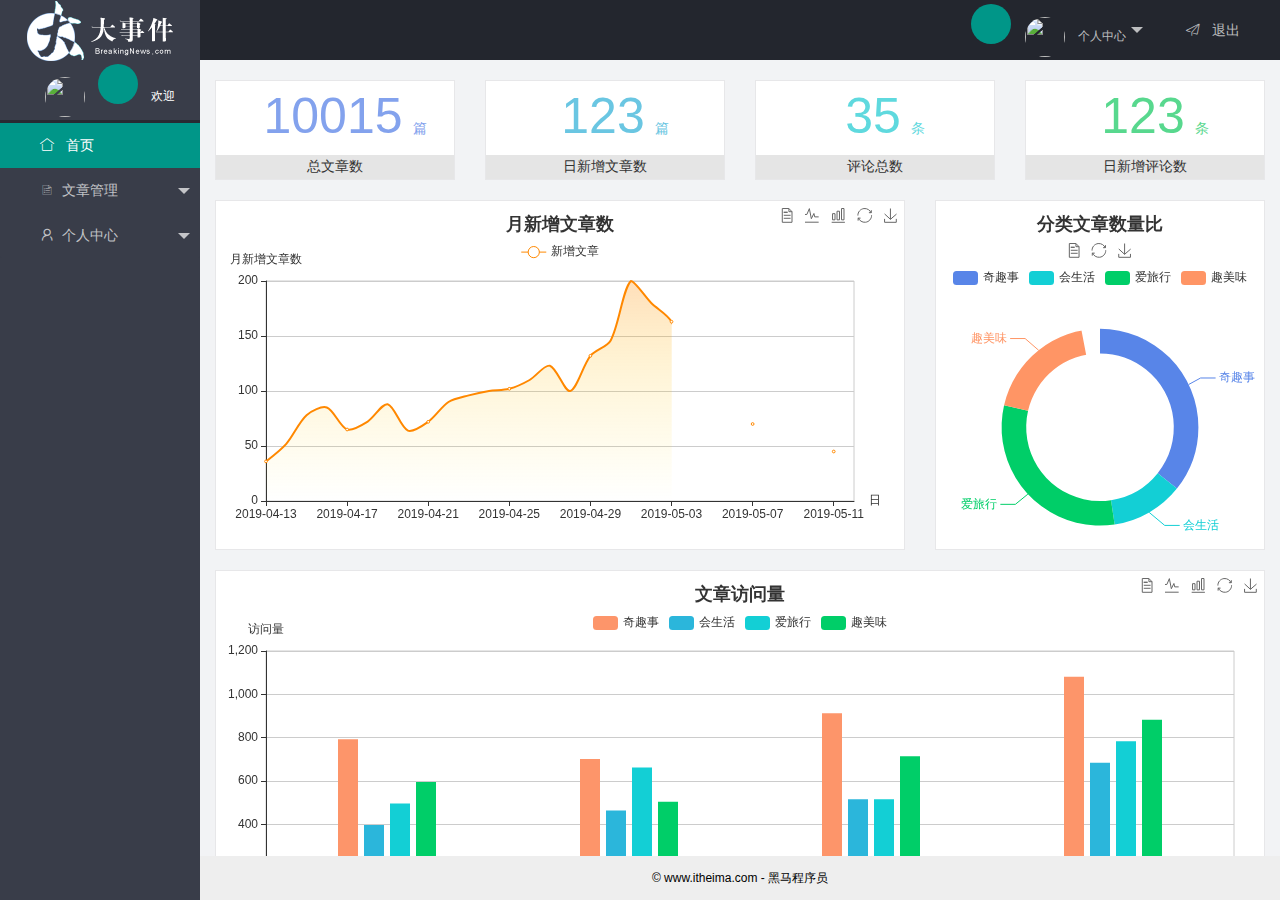
==== commit 6a28a82a: "完成了主页开发" ====
--- a/index.html
+++ b/index.html
@@ -18,8 +18,9 @@
             </div>
             <ul class="layui-nav layui-layout-right">
                 <li class="layui-nav-item layui-hide layui-show-md-inline-block">
-                    <a href="javascript:;">
-                        <img src="//tva1.sinaimg.cn/crop.0.0.118.118.180/5db11ff4gw1e77d3nqrv8j203b03cweg.jpg" class="layui-nav-img"> 个人中心
+                    <a href="javascript:;" class="userinfo">
+                        <span class="txt-avatar"></span>
+                        <img src="" class="layui-nav-img"> 个人中心
                     </a>
                     <dl class="layui-nav-child">
                         <dd><a href="javascript:;">基本资料</a></dd>
@@ -28,7 +29,7 @@
                     </dl>
                 </li>
                 <li class="layui-nav-item" lay-header-event="menuRight" lay-unselect>
-                    <a href="javascript:;">
+                    <a href="javascript:;" id="btn_ogout">
                         <i class="layui-icon layui-icon-release"></i> 退出
                     </a>
                 </li>
@@ -37,6 +38,11 @@
 
         <div class="layui-side layui-bg-black">
             <div class="layui-side-scroll">
+                <div href="javascript:;" class="userinfo">
+                    <img src="" class="layui-nav-img">
+                    <span class="txt-avatar"></span>
+                    <span id="welcome">欢迎</span>
+                </div>
                 <!-- 左侧导航区域（可配合layui已有的垂直导航） -->
                 <ul class="layui-nav layui-nav-tree">
                     <li class="layui-nav-item layui-this">
@@ -76,6 +82,9 @@
     </div>
 
     <script src="./assets/lib/layui/layui.all.js"></script>
+    <script src="./assets/lib/jquery.js"></script>
+    <script src="./assets/js/baseAPI.js"></script>
+    <script src="./assets/js/index.js"></script>
 </body>
 
 </html>--- a/assets/css/index.css
+++ b/assets/css/index.css
@@ -18,4 +18,35 @@
 
 a {
     transition: none !important;
+}
+
+.userinfo {
+    height: 60px;
+    line-height: 60px;
+    text-align: center;
+    font-size: 12px;
+    user-select: none;
+}
+
+.layui-nav-img {
+    width: 40px;
+    height: 40px;
+}
+
+.layui-side-scroll .userinfo {
+    border-bottom: 3px solid #282b33;
+}
+
+.txt-avatar {
+    display: inline-block;
+    width: 40px;
+    height: 40px;
+    line-height: 40px;
+    background-color: #009688;
+    border-radius: 50%;
+    font-size: 20px;
+    text-align: center;
+    position: relative;
+    top: 4px;
+    margin-right: 10px;
 }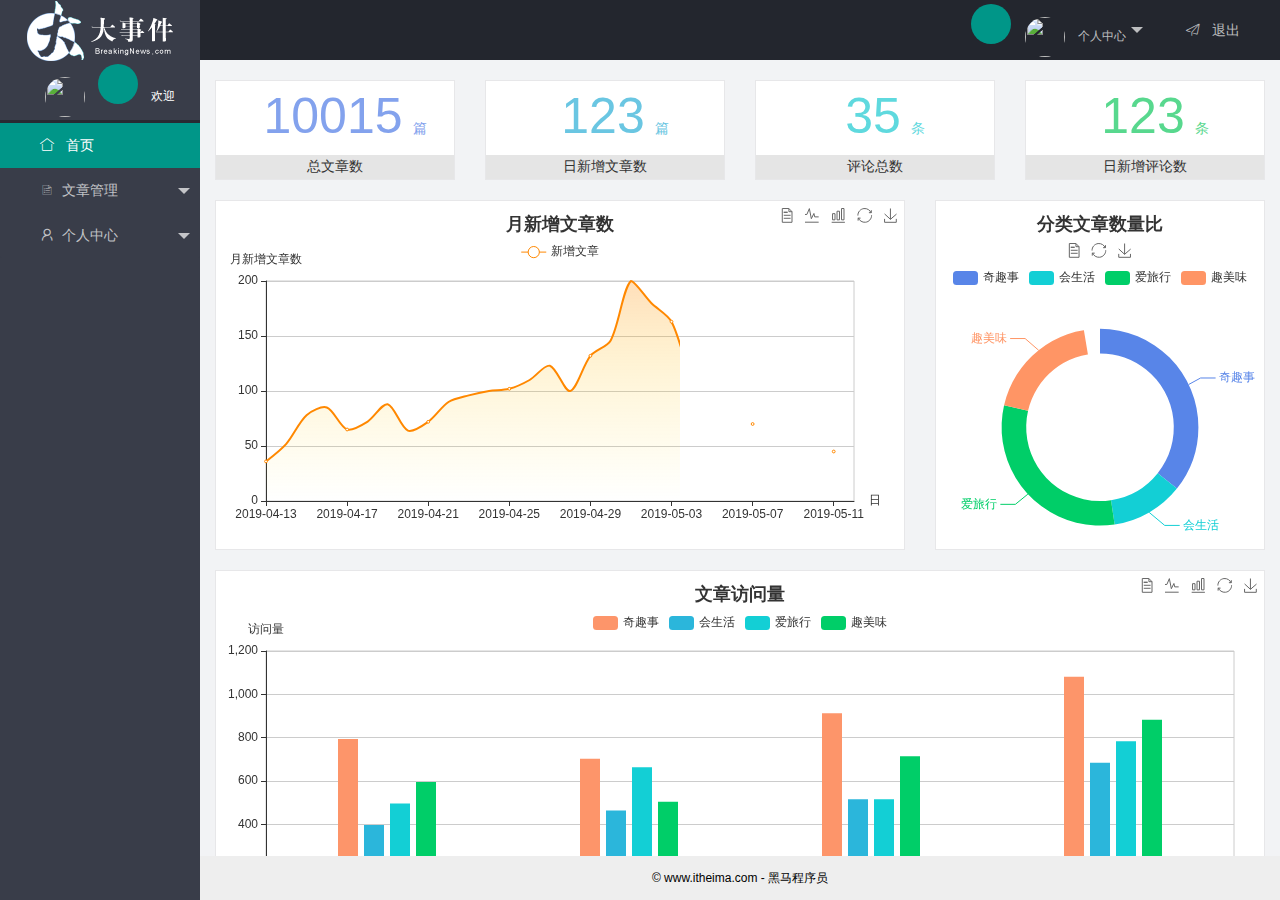
==== commit 6112c355: "个人中心模块完成" ====
--- a/index.html
+++ b/index.html
@@ -23,9 +23,9 @@
                         <img src="" class="layui-nav-img"> 个人中心
                     </a>
                     <dl class="layui-nav-child">
-                        <dd><a href="javascript:;">基本资料</a></dd>
-                        <dd><a href="javascript:;">更换头像</a></dd>
-                        <dd><a href="javascript:;">重置密码</a></dd>
+                        <dd><a href="./user/user_info.html" target="fm">基本资料</a></dd>
+                        <dd><a href="./user/user_avatar.html" target="fm">更换头像</a></dd>
+                        <dd><a href="./user/user_pwd.html" target="fm">重置密码</a></dd>
                     </dl>
                 </li>
                 <li class="layui-nav-item" lay-header-event="menuRight" lay-unselect>
@@ -61,9 +61,12 @@
                     <li class="layui-nav-item">
                         <a href="javascript:;"><i class="layui-icon layui-icon-username"></i>个人中心</a>
                         <dl class="layui-nav-child">
-                            <dd><a href="javascript:;"><i class="layui-icon layui-icon-app"></i>基本资料</a></dd>
-                            <dd><a href="javascript:;"><i class="layui-icon layui-icon-app"></i>更换头像</a></dd>
-                            <dd><a href="javascript:;"><i class="layui-icon layui-icon-app"></i>重置密码</a></dd>
+                            <dd><a href="./user/user_info.html" target="fm"><i
+                                        class="layui-icon layui-icon-app"></i>基本资料</a></dd>
+                            <dd><a href="./user/user_avatar.html" target="fm"><i
+                                        class="layui-icon layui-icon-app"></i>更换头像</a></dd>
+                            <dd><a href="./user/user_pwd.html" target="fm"><i
+                                        class="layui-icon layui-icon-app"></i>重置密码</a></dd>
                         </dl>
                     </li>
                 </ul>
